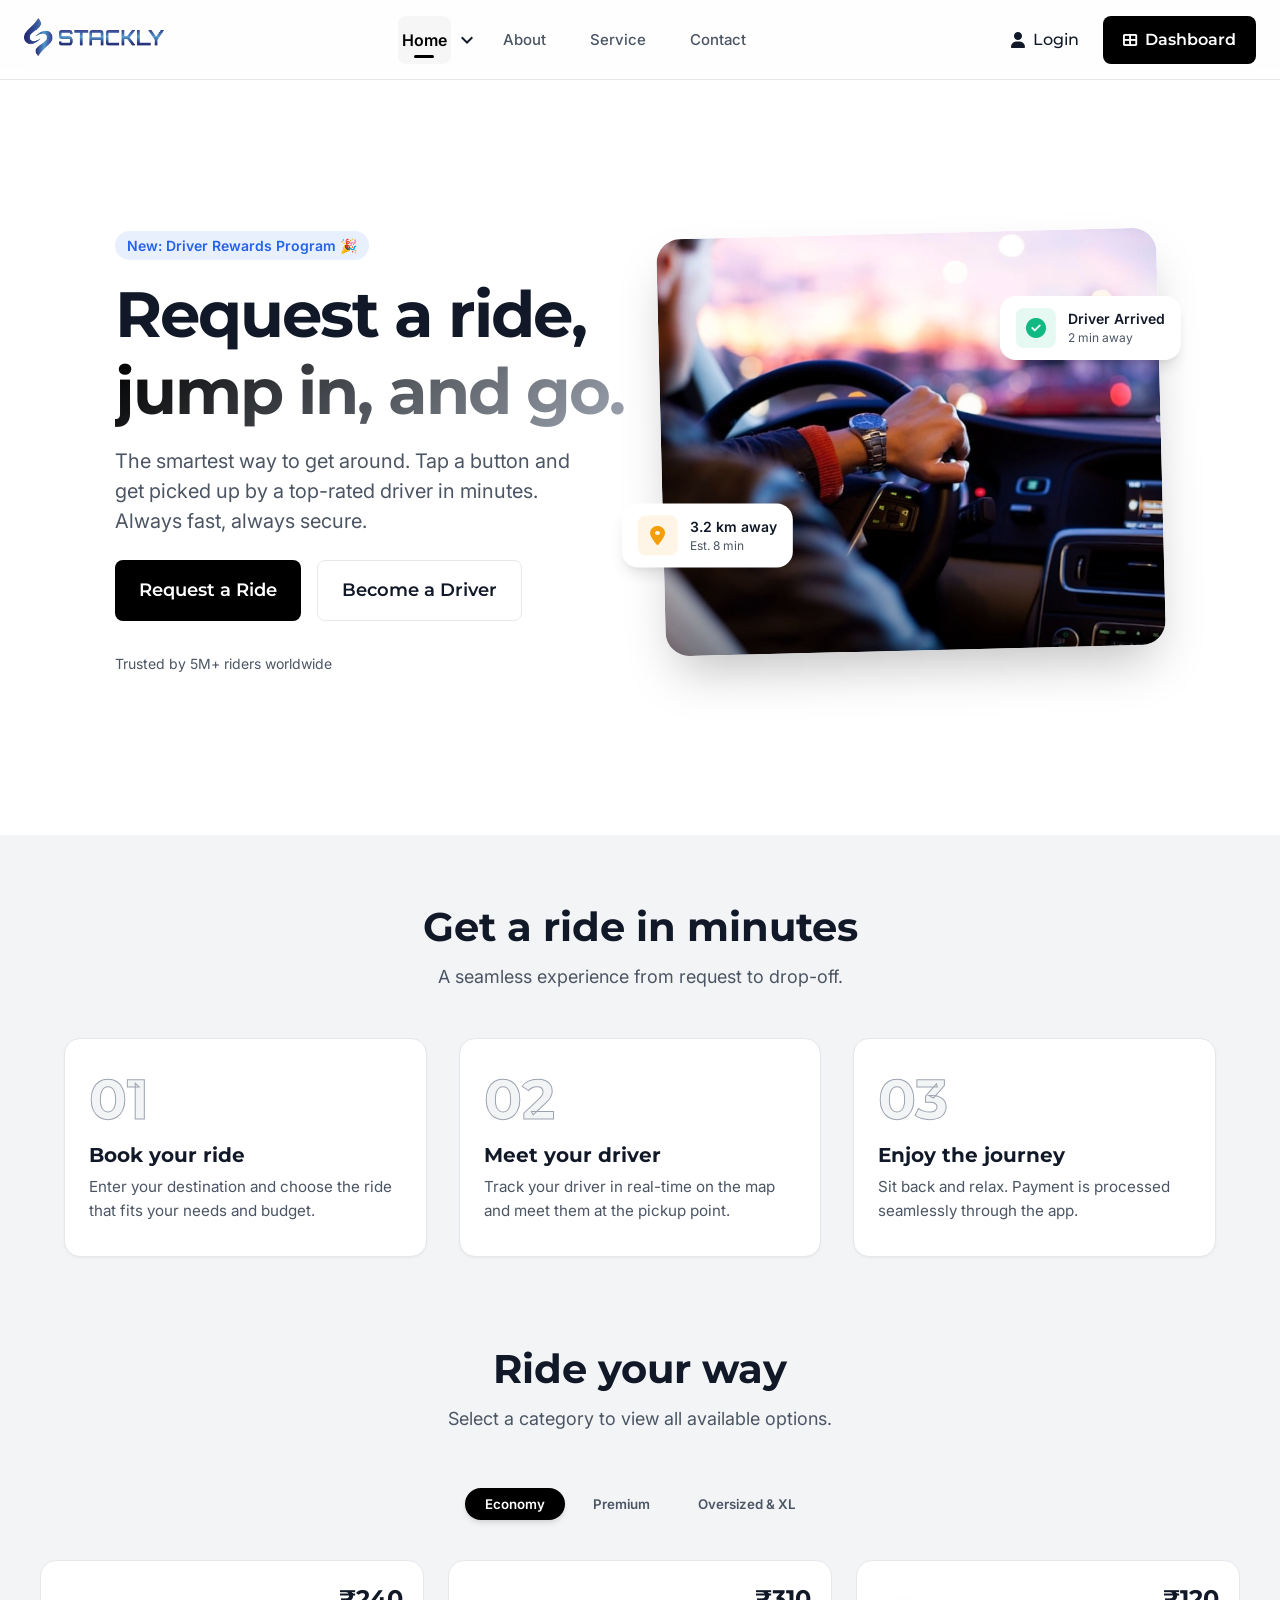
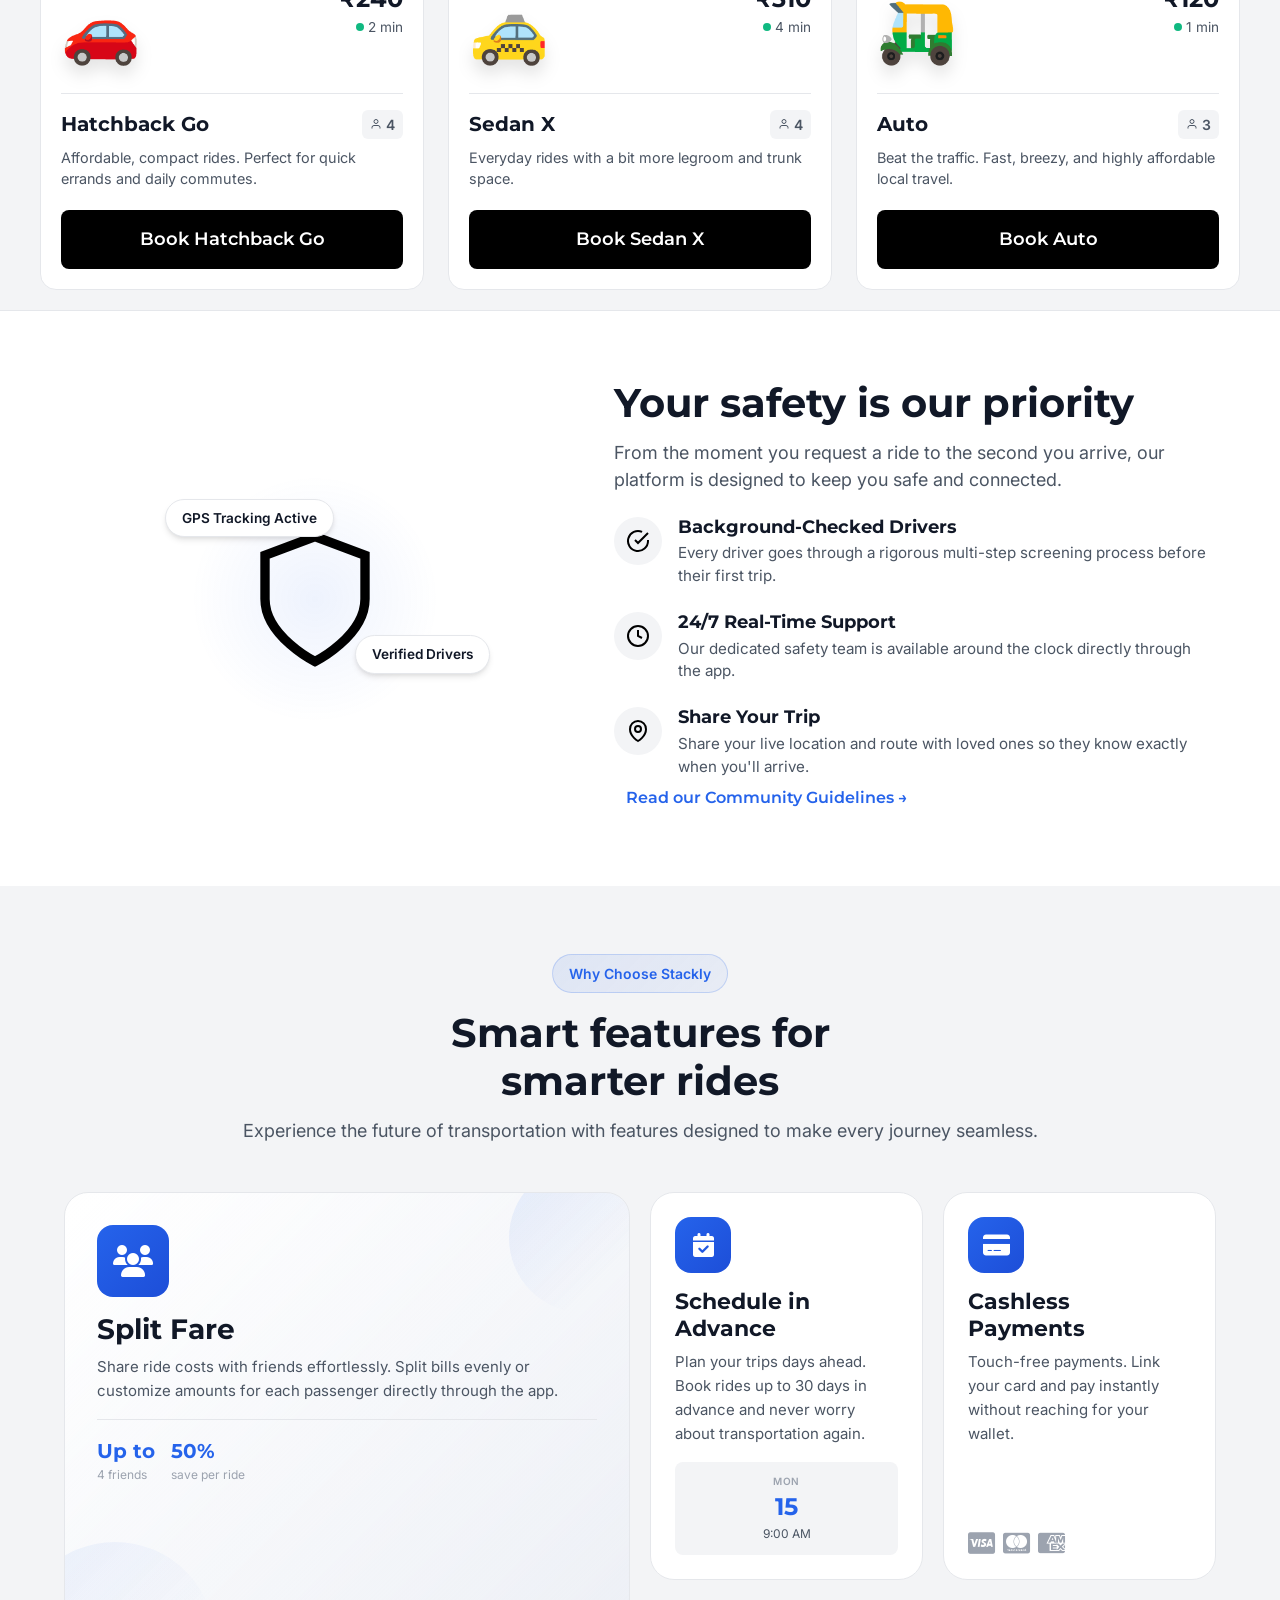
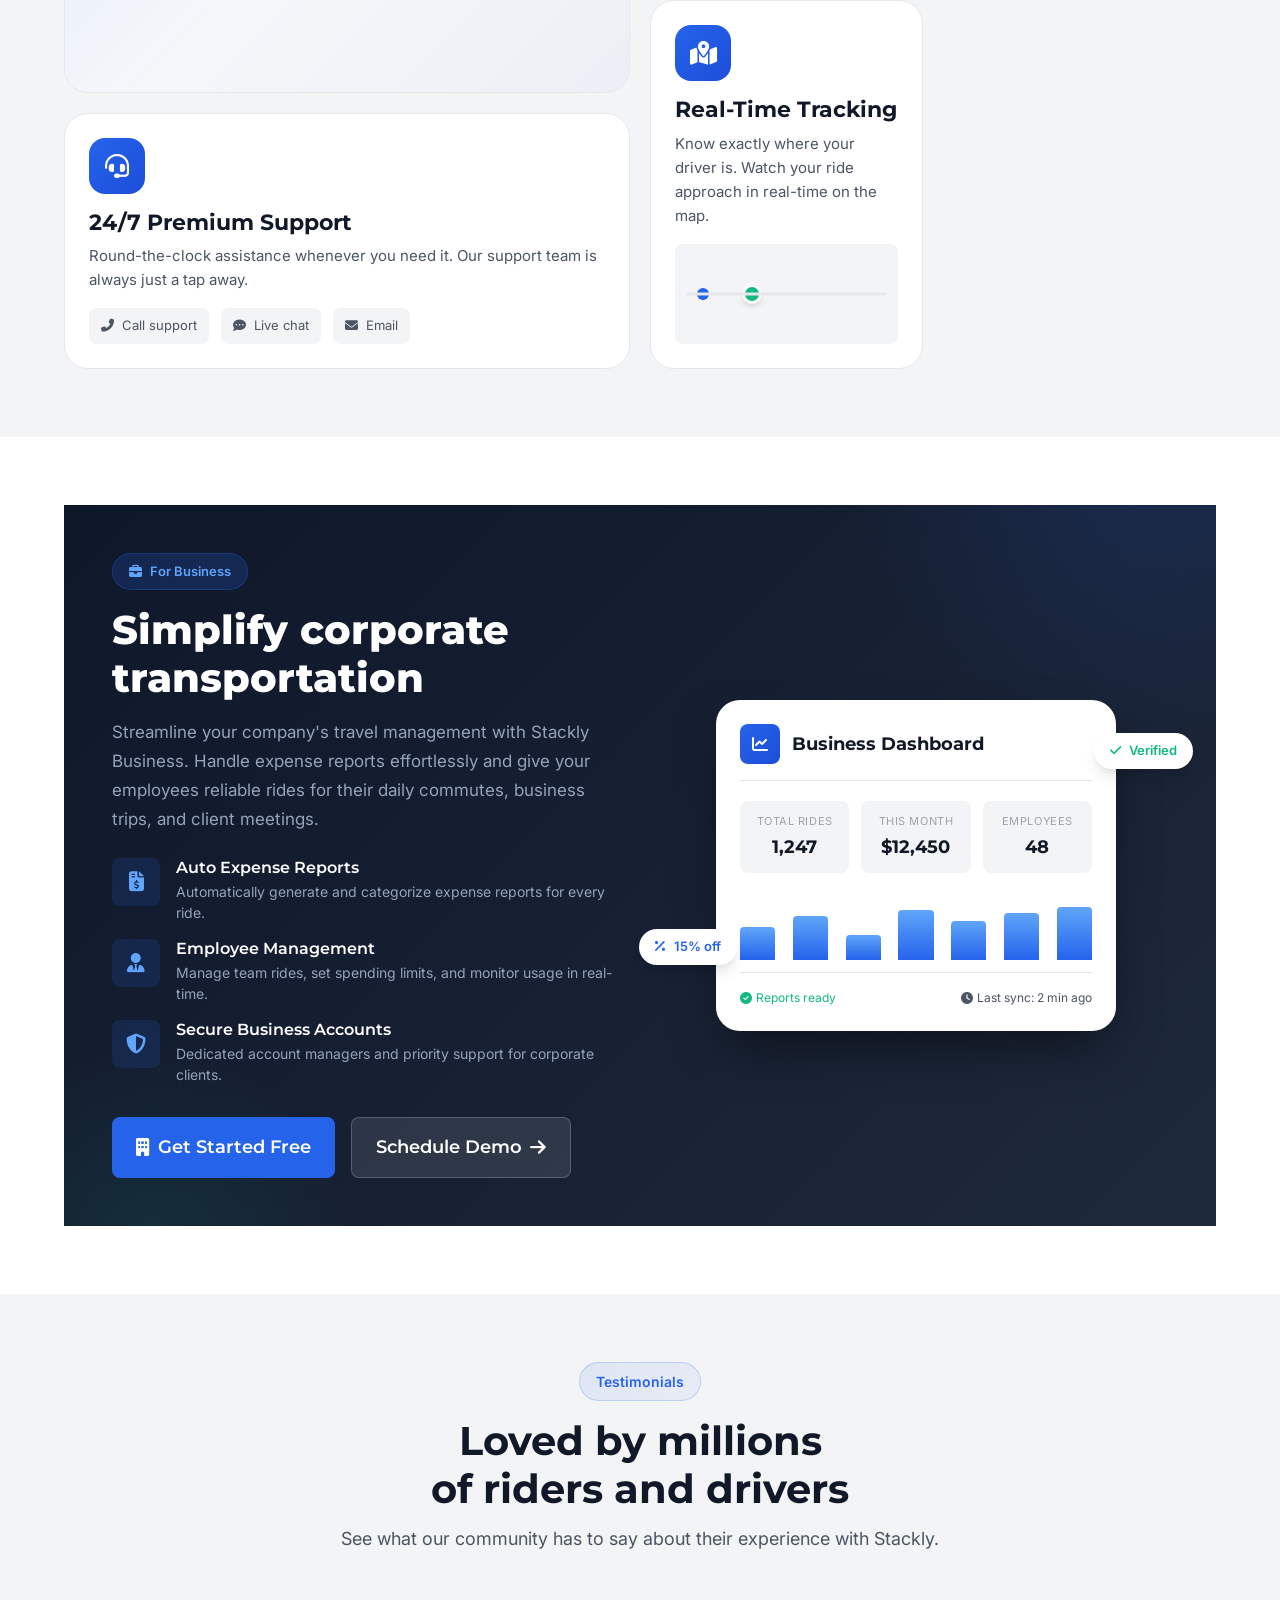
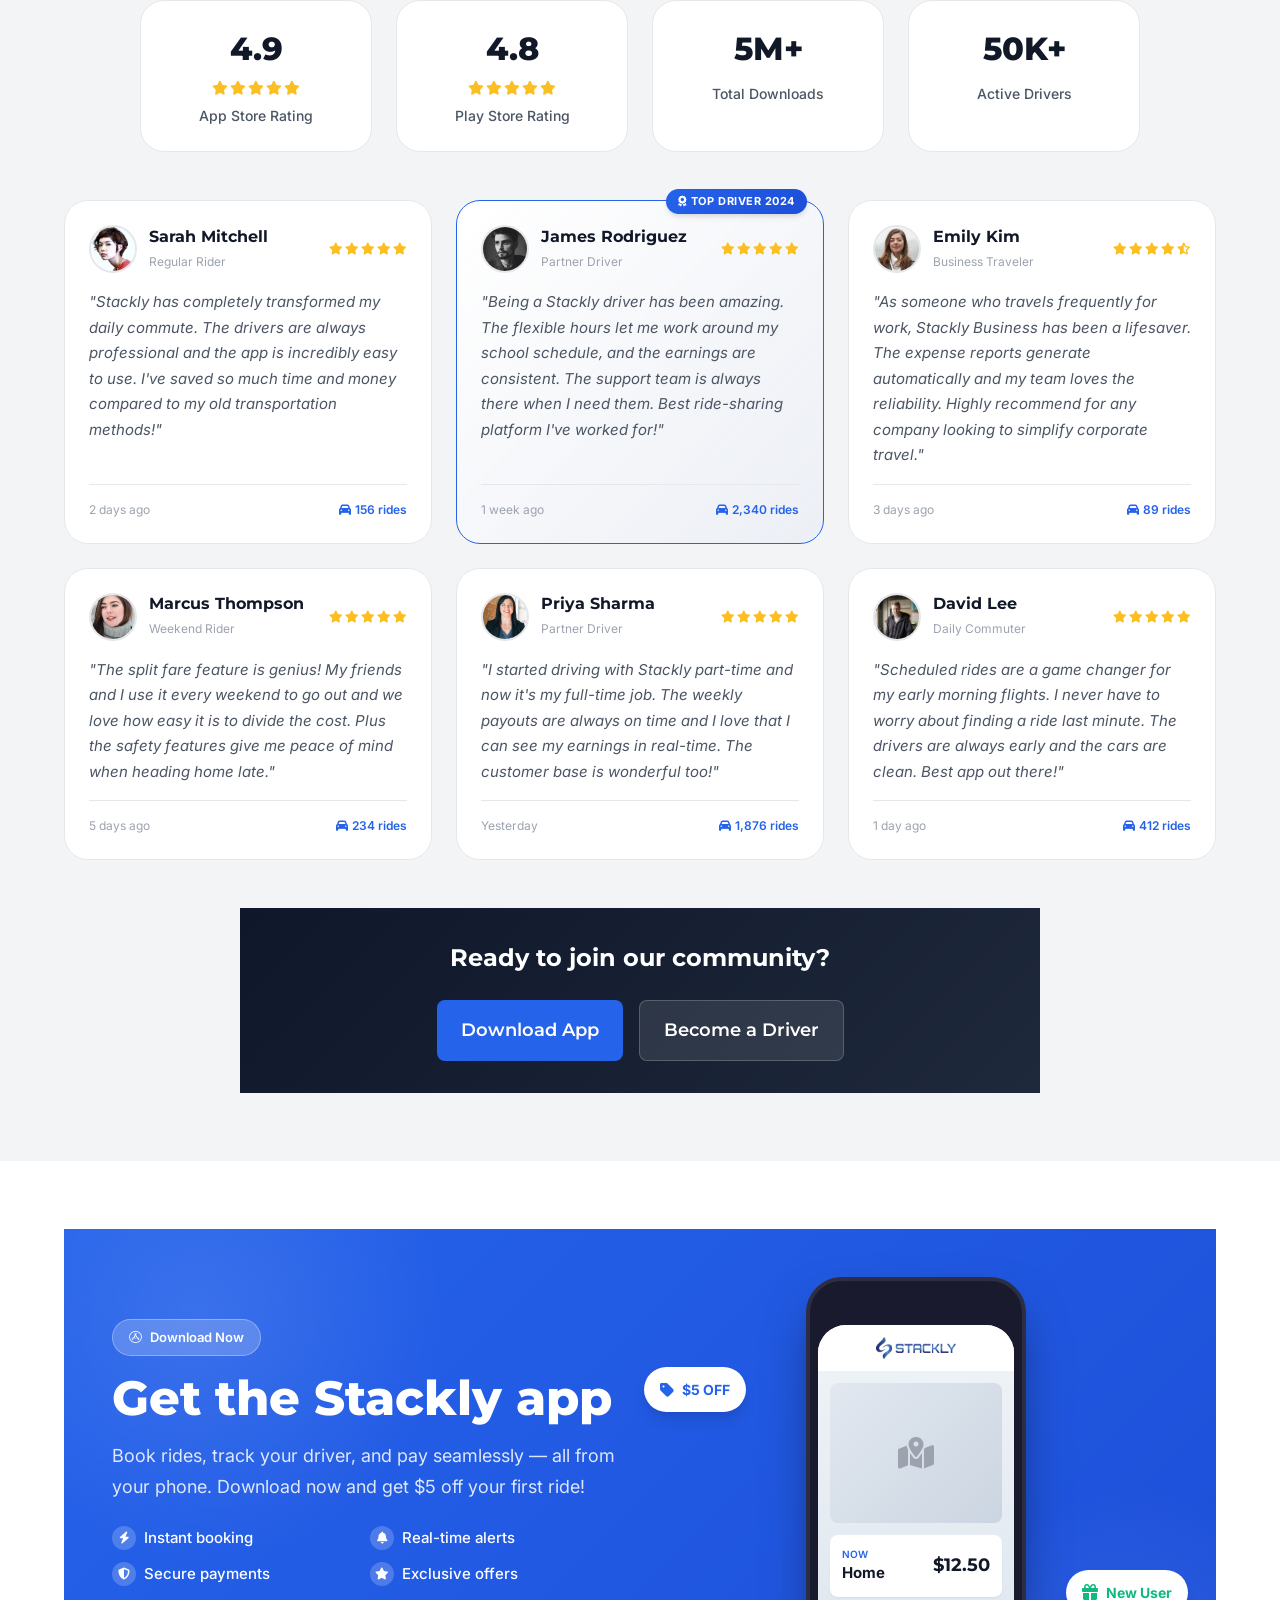
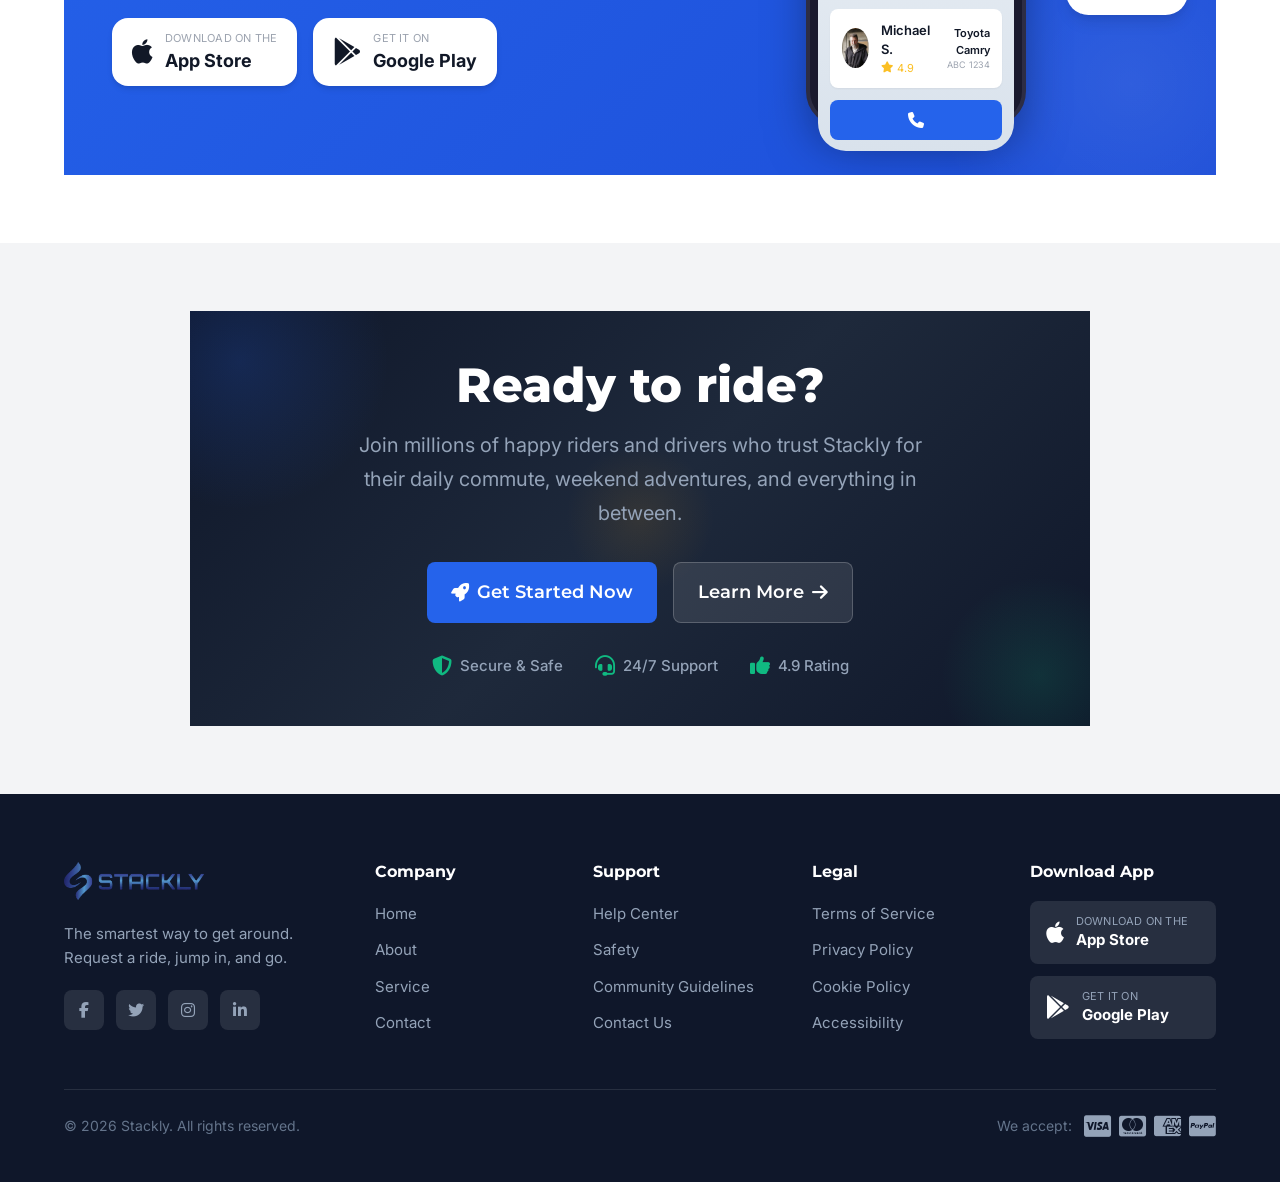
==== index.html @ 8059d219 "Created Homepage1" ====
<!DOCTYPE html>
<html lang="en">

<head>
    <meta charset="UTF-8">
    <meta name="viewport" content="width=device-width, initial-scale=1.0">
    <title>Home - Services </title>
    <link rel="stylesheet" href="shared.css">
    <link rel="stylesheet" href="style.css">
    <link href="https://fonts.googleapis.com/icon?family=Material+Icons" rel="stylesheet">
    <link
        href="https://fonts.googleapis.com/css2?family=DM+Sans:wght@400;500;600;700&family=Inter:wght@300;400;500;600;700;800&family=Outfit:wght@400;600;700;800;900&display=swap"
        rel="stylesheet" />
    <link rel="stylesheet" href="https://cdnjs.cloudflare.com/ajax/libs/font-awesome/6.5.1/css/all.min.css">

</head>

<body>
    <header class="header">
        <div class="header-container">
            <a href="index.html">
                <img src="./assets/Stackly-logo-Blue.webp" alt="Logo" class="logo">
            </a>
            <nav class="nav-menu" id="navMenu">
                <ul class="nav-list">
                    <div class="home-nav  active">
                        <li class="nav-item">
                            <a href="index.html" class="home-btn nav-link active">
                                Home
                                <span class="nav-indicator"></span>
                            </a>
                        </li>
                        <span class="material-icons dropdown-icon" id="homeDropdownBtn">
                            expand_more
                        </span>
                        <div class="home-select" id="homeDropdown">
                            <a href="./Homepage2/index.html" class="nav-link">Home Page 2</a>
                        </div>
                    </div>
                    <li class="nav-item">
                        <a href="about.html" class="nav-link">
                            <span>About</span>
                            <span class="nav-indicator"></span>
                        </a>
                    </li>
                    <li class="nav-item">
                        <a href="services.html" class="nav-link">
                            <span>Service</span>
                            <span class="nav-indicator"></span>
                        </a>
                    </li>
                    <li class="nav-item">
                        <a href="contact.html" class="nav-link">
                            <span>Contact</span>
                            <span class="nav-indicator"></span>
                        </a>
                    </li>
                    <div class="header-actions mob-view">
                        <a href="login.html" class="btn btn-text nav-login">
                            <i class="fas fa-user"></i>
                            <span>Login</span>
                        </a>
                        <a href="dashboard.html" class="btn btn-primary nav-dashboard">
                            <i class="fas fa-th-large"></i>
                            <span>Dashboard</span>
                        </a>
                    </div>
                </ul>
            </nav>
            <div class="header-actions">
                <a href="login.html" class="btn btn-text nav-login">
                    <i class="fas fa-user"></i>
                    <span>Login</span>
                </a>
                <a href="dashboard.html" class="btn btn-primary nav-dashboard">
                    <i class="fas fa-th-large"></i>
                    <span>Dashboard</span>
                </a>
            </div>
            <button class="mobile-toggle" id="mobileToggle" aria-label="Toggle menu">
                <span class="hamburger">
                    <span></span>
                    <span></span>
                    <span></span>
                </span>
            </button>
        </div>
    </header>

    <section class="hero-section">
        <div class="hero-container">
            <div class="hero-content">
                <span class="badge animate-slide-up" style="--delay: 0.1s">New: Driver Rewards Program 🎉</span>

                <h1 class="hero-title animate-slide-up" style="--delay: 0.2s">
                    Request a ride, <br>
                    <span class="text-gradient">jump in, and go.</span>
                </h1>

                <p class="hero-subtitle animate-slide-up" style="--delay: 0.3s">
                    The smartest way to get around. Tap a button and get picked up by a top-rated driver in minutes.
                    Always fast, always secure.
                </p>

                <div class="hero-actions animate-slide-up" style="--delay: 0.4s">
                    <a href="404page.html" class="btn btn-primary btn-large">Request a Ride</a>
                    <a href="404page.html" class="btn btn-secondary btn-large">Become a Driver</a>
                </div>

                <div class="trust-signals animate-fade-in">
                    <p>Trusted by 5M+ riders worldwide</p>

                </div>
            </div>

            <div class="hero-visual">
                <div class="image-wrapper scroll-animate">
                    <img src="./assets/hero1.webp" alt="Ride sharing car on road" class="hero-image">
                    <div class="image-overlay"></div>
                </div>
                <div class="floating-card card-1 scroll-animate-delay-1">
                    <div class="card-icon">
                        <i class="fas fa-check-circle"></i>
                    </div>
                    <div class="card-text">
                        <span class="card-title">Driver Arrived</span>
                        <span class="card-subtitle">2 min away</span>
                    </div>
                </div>
                <div class="floating-card card-2 scroll-animate-delay-2">
                    <div class="card-icon warning">
                        <i class="fas fa-map-marker-alt"></i>
                    </div>
                    <div class="card-text">
                        <span class="card-title">3.2 km away</span>
                        <span class="card-subtitle">Est. 8 min</span>
                    </div>
                </div>
            </div>
        </div>
    </section>
    <section class="how-it-works-section">
        <div class="container">
            <div class="section-header">
                <h2 class="section-title">Get a ride in minutes</h2>
                <p class="section-subtitle">A seamless experience from request to drop-off.</p>
            </div>

            <div class="steps-grid">
                <div class="step-card">
                    <div class="step-number">01</div>
                    <h3 class="step-title">Book your ride</h3>
                    <p class="step-desc">Enter your destination and choose the ride that fits your needs and budget.</p>
                </div>

                <div class="step-card">
                    <div class="step-number">02</div>
                    <h3 class="step-title">Meet your driver</h3>
                    <p class="step-desc">Track your driver in real-time on the map and meet them at the pickup point.
                    </p>
                </div>

                <div class="step-card">
                    <div class="step-number">03</div>
                    <h3 class="step-title">Enjoy the journey</h3>
                    <p class="step-desc">Sit back and relax. Payment is processed seamlessly through the app.</p>
                </div>
            </div>
        </div>
    </section>
    <section class="fleet-multi-section reveal-up">
        <div class="container">
            <div class="section-header text-center">
                <h2 class="section-title">Ride your way</h2>
                <p class="section-subtitle">Select a category to view all available options.</p>
            </div>

            <div class="fleet-tabs">
                <button class="fleet-tab active" data-target="economy">Economy</button>
                <button class="fleet-tab" data-target="premium">Premium</button>
                <button class="fleet-tab" data-target="xl">Oversized & XL</button>
            </div>

            <div class="fleet-grid" id="fleet-grid">
            </div>
        </div>
    </section>
    <section class="safety-section reveal-up">
        <div class="container">
            <div class="safety-grid">

                <div class="safety-visual reveal-left delay-100">
                    <div class="shield-container">
                        <svg class="safety-shield" viewBox="0 0 24 24" fill="none" stroke="currentColor"
                            stroke-width="1.5">
                            <path d="M12 22s8-4 8-10V5l-8-3-8 3v7c0 6 8 10 8 10z"></path>
                        </svg>
                        <div class="floating-badge badge-1">GPS Tracking Active</div>
                        <div class="floating-badge badge-2">Verified Drivers</div>
                    </div>
                </div>

                <div class="safety-content reveal-right delay-200">
                    <h2 class="section-title">Your safety is our priority</h2>
                    <p class="section-subtitle">
                        From the moment you request a ride to the second you arrive, our platform is designed to keep
                        you safe and connected.
                    </p>

                    <ul class="safety-feature-list">
                        <li class="safety-item">
                            <div class="safety-icon">
                                <svg width="24" height="24" viewBox="0 0 24 24" fill="none" stroke="currentColor"
                                    stroke-width="2">
                                    <path d="M22 11.08V12a10 10 0 1 1-5.93-9.14"></path>
                                    <polyline points="22 4 12 14.01 9 11.01"></polyline>
                                </svg>
                            </div>
                            <div class="safety-text">
                                <h4>Background-Checked Drivers</h4>
                                <p>Every driver goes through a rigorous multi-step screening process before their first
                                    trip.</p>
                            </div>
                        </li>

                        <li class="safety-item">
                            <div class="safety-icon">
                                <svg width="24" height="24" viewBox="0 0 24 24" fill="none" stroke="currentColor"
                                    stroke-width="2">
                                    <circle cx="12" cy="12" r="10"></circle>
                                    <polyline points="12 6 12 12 16 14"></polyline>
                                </svg>
                            </div>
                            <div class="safety-text">
                                <h4>24/7 Real-Time Support</h4>
                                <p>Our dedicated safety team is available around the clock directly through the app.</p>
                            </div>
                        </li>

                        <li class="safety-item">
                            <div class="safety-icon">
                                <svg width="24" height="24" viewBox="0 0 24 24" fill="none" stroke="currentColor"
                                    stroke-width="2">
                                    <path d="M12 22s-8-4.5-8-11.8A8 8 0 0 1 12 2a8 8 0 0 1 8 8.2c0 7.3-8 11.8-8 11.8z">
                                    </path>
                                    <circle cx="12" cy="10" r="3"></circle>
                                </svg>
                            </div>
                            <div class="safety-text">
                                <h4>Share Your Trip</h4>
                                <p>Share your live location and route with loved ones so they know exactly when you'll
                                    arrive.</p>
                            </div>
                        </li>
                    </ul>

                    <a href="404page.html" class="btn btn-text">Read our Community Guidelines &rarr;</a>
                </div>

            </div>
        </div>
    </section>

    <section class="features-section reveal-up">
        <div class="container">
            <div class="section-header text-center">
                <span class="section-badge">Why Choose Stackly</span>
                <h2 class="section-title">Smart features for<br>smarter rides</h2>
                <p class="section-subtitle">Experience the future of transportation with features designed to make every
                    journey seamless.</p>
            </div>

            <div class="bento-grid">

                <div class="bento-card bento-large">
                    <div class="bento-icon">
                        <i class="fas fa-users"></i>
                    </div>
                    <div class="bento-content">
                        <h3 class="bento-title">Split Fare</h3>
                        <p class="bento-desc">Share ride costs with friends effortlessly. Split bills evenly or
                            customize amounts for each passenger directly through the app.</p>
                        <div class="bento-stats">
                            <div class="stat-item">
                                <span class="stat-value">Up to</span>
                                <span class="stat-label">4 friends</span>
                            </div>
                            <div class="stat-item">
                                <span class="stat-value">50%</span>
                                <span class="stat-label">save per ride</span>
                            </div>
                        </div>
                    </div>
                    <div class="bento-decoration">
                        <div class="deco-circle"></div>
                        <div class="deco-circle-2"></div>
                    </div>
                </div>


                <div class="bento-card bento-medium">
                    <div class="bento-icon">
                        <i class="fas fa-calendar-check"></i>
                    </div>
                    <div class="bento-content">
                        <h3 class="bento-title">Schedule in Advance</h3>
                        <p class="bento-desc">Plan your trips days ahead. Book rides up to 30 days in advance and never
                            worry about transportation again.</p>
                    </div>
                    <div class="bento-visual">
                        <div class="calendar-preview">
                            <div class="cal-day">MON</div>
                            <div class="cal-date">15</div>
                            <div class="cal-time">9:00 AM</div>
                        </div>
                    </div>
                </div>


                <div class="bento-card bento-small">
                    <div class="bento-icon">
                        <i class="fas fa-credit-card"></i>
                    </div>
                    <div class="bento-content">
                        <h3 class="bento-title">Cashless Payments</h3>
                        <p class="bento-desc">Touch-free payments. Link your card and pay instantly without reaching for
                            your wallet.</p>
                    </div>
                    <div class="card-icons">
                        <i class="fab fa-cc-visa"></i>
                        <i class="fab fa-cc-mastercard"></i>
                        <i class="fab fa-cc-amex"></i>
                    </div>
                </div>


                <div class="bento-card bento-tall">
                    <div class="bento-icon">
                        <i class="fas fa-map-marked-alt"></i>
                    </div>
                    <div class="bento-content">
                        <h3 class="bento-title">Real-Time Tracking</h3>
                        <p class="bento-desc">Know exactly where your driver is. Watch your ride approach in real-time
                            on the map.</p>
                    </div>
                    <div class="tracking-animation">
                        <div class="map-dot dot-1"></div>
                        <div class="map-dot dot-2"></div>
                        <div class="map-route"></div>
                    </div>
                </div>


                <div class="bento-card bento-wide">
                    <div class="bento-icon">
                        <i class="fas fa-headset"></i>
                    </div>
                    <div class="bento-content">
                        <h3 class="bento-title">24/7 Premium Support</h3>
                        <p class="bento-desc">Round-the-clock assistance whenever you need it. Our support team is
                            always just a tap away.</p>
                    </div>
                    <div class="support-features">
                        <div class="support-item">
                            <i class="fas fa-phone-alt"></i>
                            <span>Call support</span>
                        </div>
                        <div class="support-item">
                            <i class="fas fa-comment-dots"></i>
                            <span>Live chat</span>
                        </div>
                        <div class="support-item">
                            <i class="fas fa-envelope"></i>
                            <span>Email</span>
                        </div>
                    </div>
                </div>
            </div>
        </div>
    </section>


    <section class="business-section reveal-up">
        <div class="container">
            <div class="business-banner">
                <div class="business-content">
                    <span class="business-badge">
                        <i class="fas fa-briefcase"></i>
                        For Business
                    </span>
                    <h2 class="business-title">Simplify corporate transportation</h2>
                    <p class="business-desc">Streamline your company's travel management with Stackly Business. Handle
                        expense reports effortlessly and give your employees reliable rides for their daily commutes,
                        business trips, and client meetings.</p>

                    <div class="business-features">
                        <div class="business-feature">
                            <div class="bf-icon">
                                <i class="fas fa-file-invoice-dollar"></i>
                            </div>
                            <div class="bf-text">
                                <h4>Auto Expense Reports</h4>
                                <p>Automatically generate and categorize expense reports for every ride.</p>
                            </div>
                        </div>
                        <div class="business-feature">
                            <div class="bf-icon">
                                <i class="fas fa-user-tie"></i>
                            </div>
                            <div class="bf-text">
                                <h4>Employee Management</h4>
                                <p>Manage team rides, set spending limits, and monitor usage in real-time.</p>
                            </div>
                        </div>
                        <div class="business-feature">
                            <div class="bf-icon">
                                <i class="fas fa-shield-alt"></i>
                            </div>
                            <div class="bf-text">
                                <h4>Secure Business Accounts</h4>
                                <p>Dedicated account managers and priority support for corporate clients.</p>
                            </div>
                        </div>
                    </div>

                    <div class="business-actions">
                        <a href="404page.html" class="btn btn-primary btn-large">
                            <i class="fas fa-building"></i>
                            Get Started Free
                        </a>
                        <a href="404page.html" class="btn btn-secondary btn-large">
                            Schedule Demo
                            <i class="fas fa-arrow-right"></i>
                        </a>
                    </div>
                </div>

                <div class="business-visual">
                    <div class="dashboard-preview">
                        <div class="dash-header">
                            <div class="dash-logo">
                                <i class="fas fa-chart-line"></i>
                            </div>
                            <div class="dash-title">Business Dashboard</div>
                        </div>
                        <div class="dash-stats">
                            <div class="dash-stat">
                                <span class="ds-label">Total Rides</span>
                                <span class="ds-value">1,247</span>
                            </div>
                            <div class="dash-stat">
                                <span class="ds-label">This Month</span>
                                <span class="ds-value">$12,450</span>
                            </div>
                            <div class="dash-stat">
                                <span class="ds-label">Employees</span>
                                <span class="ds-value">48</span>
                            </div>
                        </div>
                        <div class="dash-chart">
                            <div class="chart-bar" style="--height: 60%"></div>
                            <div class="chart-bar" style="--height: 80%"></div>
                            <div class="chart-bar" style="--height: 45%"></div>
                            <div class="chart-bar" style="--height: 90%"></div>
                            <div class="chart-bar" style="--height: 70%"></div>
                            <div class="chart-bar" style="--height: 85%"></div>
                            <div class="chart-bar" style="--height: 95%"></div>
                        </div>
                        <div class="dash-footer">
                            <div class="df-item">
                                <i class="fas fa-check-circle"></i>
                                <span>Reports ready</span>
                            </div>
                            <div class="df-item">
                                <i class="fas fa-clock"></i>
                                <span>Last sync: 2 min ago</span>
                            </div>
                        </div>
                    </div>
                    <div class="floating-badge-1">
                        <i class="fas fa-check"></i>
                        <span>Verified</span>
                    </div>
                    <div class="floating-badge-2">
                        <i class="fas fa-percentage"></i>
                        <span>15% off</span>
                    </div>
                </div>
            </div>
        </div>
    </section>


    <section class="testimonials-section reveal-up">
        <div class="container">
            <div class="section-header text-center">
                <span class="section-badge">Testimonials</span>
                <h2 class="section-title">Loved by millions<br>of riders and drivers</h2>
                <p class="section-subtitle">See what our community has to say about their experience with Stackly.</p>
            </div>

            <div class="testimonials-stats">
                <div class="stat-card">
                    <div class="stat-rating">
                        <span class="rating-value">4.9</span>
                        <div class="rating-stars">
                            <i class="fas fa-star"></i>
                            <i class="fas fa-star"></i>
                            <i class="fas fa-star"></i>
                            <i class="fas fa-star"></i>
                            <i class="fas fa-star"></i>
                        </div>
                    </div>
                    <span class="stat-name">App Store Rating</span>
                </div>
                <div class="stat-card">
                    <div class="stat-rating">
                        <span class="rating-value">4.8</span>
                        <div class="rating-stars">
                            <i class="fas fa-star"></i>
                            <i class="fas fa-star"></i>
                            <i class="fas fa-star"></i>
                            <i class="fas fa-star"></i>
                            <i class="fas fa-star"></i>
                        </div>
                    </div>
                    <span class="stat-name">Play Store Rating</span>
                </div>
                <div class="stat-card">
                    <div class="stat-rating">
                        <span class="rating-value">5M+</span>
                    </div>
                    <span class="stat-name">Total Downloads</span>
                </div>
                <div class="stat-card">
                    <div class="stat-rating">
                        <span class="rating-value">50K+</span>
                    </div>
                    <span class="stat-name">Active Drivers</span>
                </div>
            </div>

            <div class="testimonials-grid">

                <div class="testimonial-card">
                    <div class="testimonial-header">
                        <div class="testimonial-avatar">
                            <img src="./assets/review1.webp" alt="Sarah M.">
                        </div>
                        <div class="testimonial-info">
                            <h4 class="testimonial-name">Sarah Mitchell</h4>
                            <span class="testimonial-role">Regular Rider</span>
                        </div>
                        <div class="testimonial-rating">
                            <i class="fas fa-star"></i>
                            <i class="fas fa-star"></i>
                            <i class="fas fa-star"></i>
                            <i class="fas fa-star"></i>
                            <i class="fas fa-star"></i>
                        </div>
                    </div>
                    <p class="testimonial-text">"Stackly has completely transformed my daily commute. The drivers are
                        always professional and the app is incredibly easy to use. I've saved so much time and money
                        compared to my old transportation methods!"</p>
                    <div class="testimonial-footer">
                        <span class="testimonial-date">2 days ago</span>
                        <span class="testimonial rides"><i class="fas fa-car"></i> 156 rides</span>
                    </div>
                </div>


                <div class="testimonial-card featured">
                    <div class="featured-badge">
                        <i class="fas fa-award"></i>
                        Top Driver 2024
                    </div>
                    <div class="testimonial-header">
                        <div class="testimonial-avatar">
                            <img src="./assets/review5.webp" alt="James R.">
                        </div>
                        <div class="testimonial-info">
                            <h4 class="testimonial-name">James Rodriguez</h4>
                            <span class="testimonial-role">Partner Driver</span>
                        </div>
                        <div class="testimonial-rating">
                            <i class="fas fa-star"></i>
                            <i class="fas fa-star"></i>
                            <i class="fas fa-star"></i>
                            <i class="fas fa-star"></i>
                            <i class="fas fa-star"></i>
                        </div>
                    </div>
                    <p class="testimonial-text">"Being a Stackly driver has been amazing. The flexible hours let me work
                        around my school schedule, and the earnings are consistent. The support team is always there
                        when I need them. Best ride-sharing platform I've worked for!"</p>
                    <div class="testimonial-footer">
                        <span class="testimonial-date">1 week ago</span>
                        <span class="testimonial rides"><i class="fas fa-car"></i> 2,340 rides</span>
                    </div>
                </div>


                <div class="testimonial-card">
                    <div class="testimonial-header">
                        <div class="testimonial-avatar">
                            <img src="./assets/review2.webp" alt="Emily K.">
                        </div>
                        <div class="testimonial-info">
                            <h4 class="testimonial-name">Emily Kim</h4>
                            <span class="testimonial-role">Business Traveler</span>
                        </div>
                        <div class="testimonial-rating">
                            <i class="fas fa-star"></i>
                            <i class="fas fa-star"></i>
                            <i class="fas fa-star"></i>
                            <i class="fas fa-star"></i>
                            <i class="fas fa-star-half-alt"></i>
                        </div>
                    </div>
                    <p class="testimonial-text">"As someone who travels frequently for work, Stackly Business has been a
                        lifesaver. The expense reports generate automatically and my team loves the reliability. Highly
                        recommend for any company looking to simplify corporate travel."</p>
                    <div class="testimonial-footer">
                        <span class="testimonial-date">3 days ago</span>
                        <span class="testimonial rides"><i class="fas fa-car"></i> 89 rides</span>
                    </div>
                </div>


                <div class="testimonial-card">
                    <div class="testimonial-header">
                        <div class="testimonial-avatar">
                            <img src="./assets/review4.webp" alt="Marcus T.">
                        </div>
                        <div class="testimonial-info">
                            <h4 class="testimonial-name">Marcus Thompson</h4>
                            <span class="testimonial-role">Weekend Rider</span>
                        </div>
                        <div class="testimonial-rating">
                            <i class="fas fa-star"></i>
                            <i class="fas fa-star"></i>
                            <i class="fas fa-star"></i>
                            <i class="fas fa-star"></i>
                            <i class="fas fa-star"></i>
                        </div>
                    </div>
                    <p class="testimonial-text">"The split fare feature is genius! My friends and I use it every weekend
                        to go out and we love how easy it is to divide the cost. Plus the safety features give me peace
                        of mind when heading home late."</p>
                    <div class="testimonial-footer">
                        <span class="testimonial-date">5 days ago</span>
                        <span class="testimonial rides"><i class="fas fa-car"></i> 234 rides</span>
                    </div>
                </div>


                <div class="testimonial-card">
                    <div class="testimonial-header">
                        <div class="testimonial-avatar">
                            <img src="./assets/team1.webp" alt="Priya S.">
                        </div>
                        <div class="testimonial-info">
                            <h4 class="testimonial-name">Priya Sharma</h4>
                            <span class="testimonial-role">Partner Driver</span>
                        </div>
                        <div class="testimonial-rating">
                            <i class="fas fa-star"></i>
                            <i class="fas fa-star"></i>
                            <i class="fas fa-star"></i>
                            <i class="fas fa-star"></i>
                            <i class="fas fa-star"></i>
                        </div>
                    </div>
                    <p class="testimonial-text">"I started driving with Stackly part-time and now it's my full-time job.
                        The weekly payouts are always on time and I love that I can see my earnings in real-time. The
                        customer base is wonderful too!"</p>
                    <div class="testimonial-footer">
                        <span class="testimonial-date">Yesterday</span>
                        <span class="testimonial rides"><i class="fas fa-car"></i> 1,876 rides</span>
                    </div>
                </div>


                <div class="testimonial-card">
                    <div class="testimonial-header">
                        <div class="testimonial-avatar">
                            <img src="./assets/team3.webp" alt="David L.">
                        </div>
                        <div class="testimonial-info">
                            <h4 class="testimonial-name">David Lee</h4>
                            <span class="testimonial-role">Daily Commuter</span>
                        </div>
                        <div class="testimonial-rating">
                            <i class="fas fa-star"></i>
                            <i class="fas fa-star"></i>
                            <i class="fas fa-star"></i>
                            <i class="fas fa-star"></i>
                            <i class="fas fa-star"></i>
                        </div>
                    </div>
                    <p class="testimonial-text">"Scheduled rides are a game changer for my early morning flights. I
                        never have to worry about finding a ride last minute. The drivers are always early and the cars
                        are clean. Best app out there!"</p>
                    <div class="testimonial-footer">
                        <span class="testimonial-date">1 day ago</span>
                        <span class="testimonial rides"><i class="fas fa-car"></i> 412 rides</span>
                    </div>
                </div>
            </div>

            <div class="testimonials-cta">
                <p>Ready to join our community?</p>
                <div class="cta-buttons">
                    <a href="404page.html" class="btn btn-primary btn-large">Download App</a>
                    <a href="404page.html" class="btn btn-secondary btn-large">Become a Driver</a>
                </div>
            </div>
        </div>
    </section>


    <section class="app-promo-section reveal-up">
        <div class="container">
            <div class="app-promo-banner">
                <div class="app-promo-content">
                    <span class="app-promo-badge">
                        <i class="fab fa-app-store"></i>
                        Download Now
                    </span>
                    <h2 class="app-promo-title">Get the Stackly app</h2>
                    <p class="app-promo-desc">Book rides, track your driver, and pay seamlessly — all from your phone.
                        Download now and get $5 off your first ride!</p>

                    <div class="app-features-list">
                        <div class="app-feature-item">
                            <i class="fas fa-bolt"></i>
                            <span>Instant booking</span>
                        </div>
                        <div class="app-feature-item">
                            <i class="fas fa-bell"></i>
                            <span>Real-time alerts</span>
                        </div>
                        <div class="app-feature-item">
                            <i class="fas fa-shield-alt"></i>
                            <span>Secure payments</span>
                        </div>
                        <div class="app-feature-item">
                            <i class="fas fa-star"></i>
                            <span>Exclusive offers</span>
                        </div>
                    </div>

                    <div class="app-store-buttons">
                        <a href="404page.html" class="store-btn">
                            <i class="fab fa-apple"></i>
                            <div class="store-btn-text">
                                <span class="store-btn-small">Download on the</span>
                                <span class="store-btn-large">App Store</span>
                            </div>
                        </a>
                        <a href="404page.html" class="store-btn">
                            <i class="fab fa-google-play"></i>
                            <div class="store-btn-text">
                                <span class="store-btn-small">Get it on</span>
                                <span class="store-btn-large">Google Play</span>
                            </div>
                        </a>
                    </div>
                </div>

                <div class="app-promo-visual">
                    <div class="phone-mockup">
                        <div class="phone-frame">
                            <div class="phone-notch"></div>
                            <div class="phone-screen">
                                <div class="app-screen-header">
                                    <img src="./assets/Stackly-logo-Blue.webp" alt="Stackly" class="app-logo">
                                </div>
                                <div class="app-screen-content">
                                    <div class="map-placeholder">
                                        <i class="fas fa-map-marked-alt"></i>
                                    </div>
                                    <div class="ride-card">
                                        <div class="ride-info">
                                            <span class="ride-label">Now</span>
                                            <span class="ride-dest">Home</span>
                                        </div>
                                        <div class="ride-price">$12.50</div>
                                    </div>
                                    <div class="driver-card">
                                        <div class="driver-avatar">
                                            <img src="./assets/team3.webp" alt="Driver">
                                        </div>
                                        <div class="driver-details">
                                            <span class="driver-name">Michael S.</span>
                                            <div class="driver-rating">
                                                <i class="fas fa-star"></i>
                                                4.9
                                            </div>
                                        </div>
                                        <div class="car-info">
                                            <span class="car-model">Toyota Camry</span>
                                            <span class="car-plate">ABC 1234</span>
                                        </div>
                                    </div>
                                    <a href="404page.html" class="action-btn">
                                        <i class="fas fa-phone"></i>
                                    </a>
                                </div>
                            </div>
                        </div>
                    </div>
                    <div class="promo-floating-card card-left">
                        <i class="fas fa-tag"></i>
                        <span>$5 OFF</span>
                    </div>
                    <div class="promo-floating-card card-right">
                        <i class="fas fa-gift"></i>
                        <span>New User</span>
                    </div>
                </div>
            </div>
        </div>
    </section>


    <section class="final-cta-section reveal-up">
        <div class="container">
            <div class="final-cta-banner">
                <div class="cta-decoration decor-1"></div>
                <div class="cta-decoration decor-2"></div>
                <div class="cta-decoration decor-3"></div>

                <div class="final-cta-content">
                    <h2 class="final-cta-title">Ready to ride?</h2>
                    <p class="final-cta-desc">Join millions of happy riders and drivers who trust Stackly for their
                        daily commute, weekend adventures, and everything in between.</p>

                    <div class="final-cta-buttons">
                        <a href="404page.html" class="btn btn-primary btn-large">
                            <i class="fas fa-rocket"></i>
                            Get Started Now
                        </a>
                        <a href="404page.html" class="btn btn-secondary btn-large">
                            Learn More
                            <i class="fas fa-arrow-right"></i>
                        </a>
                    </div>

                    <div class="trust-badges">
                        <div class="trust-badge">
                            <i class="fas fa-shield-alt"></i>
                            <span>Secure & Safe</span>
                        </div>
                        <div class="trust-badge">
                            <i class="fas fa-headset"></i>
                            <span>24/7 Support</span>
                        </div>
                        <div class="trust-badge">
                            <i class="fas fa-thumbs-up"></i>
                            <span>4.9 Rating</span>
                        </div>
                    </div>
                </div>
    </section>

    <footer class="footer">
        <div class="container">
            <div class="footer-grid">
                <div class="footer-column">
                    <div class="footer-logo">
                        <img src="./assets/Stackly-logo-Blue.webp" alt="Stackly" class="footer-logo-img">
                    </div>
                    <p class="footer-desc">The smartest way to get around. Request a ride, jump in, and go.</p>
                    <div class="footer-social">
                        <a href="404page.html" class="social-link"><i class="fab fa-facebook-f"></i></a>
                        <a href="404page.html" class="social-link"><i class="fab fa-twitter"></i></a>
                        <a href="404page.html" class="social-link"><i class="fab fa-instagram"></i></a>
                        <a href="404page.html" class="social-link"><i class="fab fa-linkedin-in"></i></a>
                    </div>
                </div>
                <div class="footer-column">
                    <h4 class="footer-heading">Company</h4>
                    <ul class="footer-links">
                        <li><a href="index.html">Home</a></li>
                        <li><a href="about.html">About</a></li>
                        <li><a href="services.html">Service</a></li>
                        <li><a href="contact.html">Contact</a></li>
                    </ul>
                </div>
                <div class="footer-column">
                    <h4 class="footer-heading">Support</h4>
                    <ul class="footer-links">
                        <li><a href="404page.html">Help Center</a></li>
                        <li><a href="404page.html">Safety</a></li>
                        <li><a href="404page.html">Community Guidelines</a></li>
                        <li><a href="404page.html">Contact Us</a></li>
                    </ul>
                </div>
                <div class="footer-column">
                    <h4 class="footer-heading">Legal</h4>
                    <ul class="footer-links">
                        <li><a href="404page.html">Terms of Service</a></li>
                        <li><a href="404page.html">Privacy Policy</a></li>
                        <li><a href="404page.html">Cookie Policy</a></li>
                        <li><a href="404page.html">Accessibility</a></li>
                    </ul>
                </div>
                <div class="footer-column">
                    <h4 class="footer-heading">Download App</h4>
                    <div class="footer-app-buttons">
                        <a href="404page.html" class="footer-store-btn">
                            <i class="fab fa-apple"></i>
                            <div class="store-info">
                                <span class="store-small">Download on the</span>
                                <span class="store-large">App Store</span>
                            </div>
                        </a>
                        <a href="404page.html" class="footer-store-btn">
                            <i class="fab fa-google-play"></i>
                            <div class="store-info">
                                <span class="store-small">Get it on</span>
                                <span class="store-large">Google Play</span>
                            </div>
                        </a>
                    </div>
                </div>
            </div>
            <div class="footer-bottom">
                <div class="footer-copyright">
                    <p>&copy; 2026 Stackly. All rights reserved.</p>
                </div>
                <div class="footer-payment">
                    <span class="payment-label">We accept:</span>
                    <div class="payment-icons">
                        <i class="fab fa-cc-visa"></i>
                        <i class="fab fa-cc-mastercard"></i>
                        <i class="fab fa-cc-amex"></i>
                        <i class="fab fa-cc-paypal"></i>
                    </div>
                </div>
            </div>
        </div>
    </footer>

    <script src="script.js"></script>
    <script>
        document.addEventListener('DOMContentLoaded', function () {
            const heroSection = document.querySelector('.hero-section');
            setTimeout(() => {
                heroSection.classList.add('is-loaded');
            }, 100);

            const imageWrapper = document.querySelector('.image-wrapper');
            const floatingCards = document.querySelectorAll('.floating-card');

            function handleScrollAnimation() {
                const scrollY = window.scrollY;
                const heroSectionTop = heroSection.offsetTop;
                const heroSectionHeight = heroSection.offsetHeight;

                if (scrollY > heroSectionTop - window.innerHeight && scrollY < heroSectionTop + heroSectionHeight) {
                    const relativeScroll = scrollY - heroSectionTop;

                    if (imageWrapper) {
                        const translateY = relativeScroll * 0.15;
                        const rotate = relativeScroll * 0.02;
                        imageWrapper.style.transform = `translateY(${translateY}px) rotate(${rotate}deg)`;
                        imageWrapper.style.opacity = 1 - (relativeScroll * 0.0005);
                    }

                    floatingCards.forEach((card, index) => {
                        const speed = 0.1 + (index * 0.05);
                        const translateY = relativeScroll * speed;
                        const translateX = Math.sin(relativeScroll * 0.003) * 20;
                        card.style.transform = `translateY(${translateY}px) translateX(${translateX}px)`;
                    });
                }
            }

            let ticking = false;
            window.addEventListener('scroll', function () {
                if (!ticking) {
                    window.requestAnimationFrame(function () {
                        handleScrollAnimation();
                        ticking = false;
                    });
                    ticking = true;
                }
            });

            handleScrollAnimation();

            const scrollTriggers = document.querySelectorAll('.scroll-trigger');
            const fleetSection = document.querySelector('.fleet-section');

            function handleFleetScrollAnimation() {
                if (!fleetSection) return;

                const sectionTop = fleetSection.getBoundingClientRect().top;
                const windowHeight = window.innerHeight;

                const sectionHeader = fleetSection.querySelector('.section-header');
                if (sectionHeader && sectionTop < windowHeight - 100) {
                    sectionHeader.classList.add('visible');
                }

                scrollTriggers.forEach((card, index) => {
                    const cardTop = card.getBoundingClientRect().top;
                    if (cardTop < windowHeight - 100) {
                        const delay = card.style.getPropertyValue('--delay') || (index * 0.1);
                        setTimeout(() => {
                            card.classList.add('visible');
                        }, delay * 1000);
                    }
                });
            }

            window.addEventListener('scroll', function () {
                if (!ticking) {
                    window.requestAnimationFrame(function () {
                        handleFleetScrollAnimation();
                        ticking = false;
                    });
                    ticking = true;
                }
            });
            handleFleetScrollAnimation();
        });

        document.addEventListener("DOMContentLoaded", () => {

            const userIcon = `<svg width="12" height="12" viewBox="0 0 24 24" fill="none" stroke="currentColor" stroke-width="2"><path d="M20 21v-2a4 4 0 0 0-4-4H8a4 4 0 0 0-4 4v2"></path><circle cx="12" cy="7" r="4"></circle></svg>`;

            const fleetData = {
                economy: [
                    {
                        title: "Hatchback Go", price: "₹240", eta: "2 min", capacity: "4", image: "🚗",
                        desc: "Affordable, compact rides. Perfect for quick errands and daily commutes."
                    },
                    {
                        title: "Sedan X", price: "₹310", eta: "4 min", capacity: "4", image: "🚕",
                        desc: "Everyday rides with a bit more legroom and trunk space."
                    },
                    {
                        title: "Auto", price: "₹120", eta: "1 min", capacity: "3", image: "🛺",
                        desc: "Beat the traffic. Fast, breezy, and highly affordable local travel."
                    }
                ],
                premium: [
                    {
                        title: "Comfort", price: "₹450", eta: "5 min", capacity: "4", image: "🚙",
                        desc: "Newer cars with top-rated drivers. Ideal for business meetings."
                    },
                    {
                        title: "Premier Exec", price: "₹680", eta: "8 min", capacity: "4", image: "🚘",
                        desc: "High-end sedans with premium amenities and priority support."
                    }
                ],
                xl: [
                    {
                        title: "SUV XL", price: "₹590", eta: "7 min", capacity: "6", image: "🚐",
                        desc: "Spacious rides for groups up to 6 people or extra airport luggage."
                    },
                    {
                        title: "Rental (8 Hrs)", price: "₹2100", eta: "15 min", capacity: "4", image: "🚙",
                        desc: "Keep a car and driver for up to 8 hours and 80 kms. Multiple stops allowed."
                    }
                ]
            };

            const tabs = document.querySelectorAll('.fleet-tab');
            const gridContainer = document.getElementById('fleet-grid');

            const renderCards = (category) => {
                gridContainer.innerHTML = '';

                const vehicles = fleetData[category];
                vehicles.forEach((vehicle, index) => {

                    const card = document.createElement('div');
                    card.className = 'vehicle-card card-enter';

                    card.style.animationDelay = `${index * 0.1}s`;

                    card.innerHTML = `
        <div class="vehicle-header">
          <div class="vehicle-visual">${vehicle.image}</div>
          <div class="vehicle-pricing">
            <div class="vehicle-price">${vehicle.price}</div>
            <div class="vehicle-eta">
              <span class="pulse-dot"></span> ${vehicle.eta}
            </div>
          </div>
        </div>
        
        <div class="vehicle-title-row">
          <h3 class="vehicle-title">${vehicle.title}</h3>
          <div class="vehicle-specs">
            <span class="spec-badge">${userIcon} ${vehicle.capacity}</span>
          </div>
        </div>
        
        <p class="vehicle-desc">${vehicle.desc}</p>
        
        <a href='404page.html' class="btn btn-primary btn-block">Book ${vehicle.title}</a>
      `;

                    gridContainer.appendChild(card);
                });
            };

            tabs.forEach(tab => {
                tab.addEventListener('click', () => {
                    if (tab.classList.contains('active')) return;

                    tabs.forEach(t => t.classList.remove('active'));
                    tab.classList.add('active');

                    renderCards(tab.getAttribute('data-target'));
                });
            });

            renderCards('economy');
        });

    </script>
</body>
---- shared.css ----
@import url('https://fonts.googleapis.com/css2?family=Inter:wght@400;500;600&family=Montserrat:wght@600;700&display=swap');


:root {
    --font-heading: 'Montserrat', system-ui, sans-serif;
    --font-body: 'Inter', system-ui, sans-serif;
    --bg-main: #F3F4F6;
    --bg-surface: #FFFFFF;
    --bg-surface-hover: #F9FAFB;
    --color-primary: #000000;
    --color-primary-hover: #374151;
    --color-accent: #2563EB;
    --color-on-primary: #FFFFFF;
    --text-primary: #111827;
    --text-secondary: #4B5563;
    --text-muted: #9CA3AF;
    --border-light: #E5E7EB;
    --border-focus: #000000;
    --color-success: #10B981;
    --color-danger: #EF4444;
    --color-warning: #F59E0B;
    --shadow-sm: 0 1px 2px 0 rgba(0, 0, 0, 0.05);
    --shadow-md: 0 4px 6px -1px rgba(0, 0, 0, 0.1), 0 2px 4px -1px rgba(0, 0, 0, 0.06);
    --shadow-lg: 0 10px 15px -3px rgba(0, 0, 0, 0.1), 0 4px 6px -2px rgba(0, 0, 0, 0.05);
    --shadow-up: 0 -4px 15px -3px rgba(0, 0, 0, 0.1);
    --radius-sm: 0.375rem;
    --radius-md: 0.5rem;
    --radius-lg: 1rem;
    --radius-xl: 1.5rem;
    --radius-round: 50%;
    --space-1: 0.25rem;
    --space-2: 0.5rem;
    --space-3: 0.75rem;
    --space-4: 1rem;
    --space-5: 1.25rem;
    --space-6: 1.5rem;
    --space-8: 2rem;
    --space-12: 3rem;
    --z-map: 0;
    --z-elevated: 10;
    --z-dropdown: 50;
    --z-overlay: 90;
    --z-modal: 100;
    --transition-fast: 150ms ease-in-out;
    --transition-smooth: 300ms cubic-bezier(0.4, 0, 0.2, 1);
}


*,
*::before,
*::after {
    margin: 0;
    padding: 0;
    box-sizing: border-box;
}

body {
    font-family: var(--font-body);
    color: var(--text-primary);
    background-color: var(--bg-main);
    line-height: 1.5;
    -webkit-font-smoothing: antialiased;

    -moz-osx-font-smoothing: grayscale;
    padding-top: 70px;
}

h1,
h2,
h3,
h4,
h5,
h6 {
    font-family: var(--font-heading);
    font-weight: 700;
    color: var(--text-primary);
    line-height: 1.2;
}


button {
    font-family: var(--font-body);
    cursor: pointer;
    border: none;
    background: none;
    transition: background-color var(--transition-fast), transform var(--transition-fast);
}

input,
textarea {
    font-family: var(--font-body);
    outline: none;
}

a {
    text-decoration: none;
}



.btn {
    display: inline-flex;
    align-items: center;
    justify-content: center;
    gap: var(--space-2);

    padding: var(--space-3) var(--space-5);

    font-family: var(--font-heading);

    font-size: 1rem;
    font-weight: 600;
    border-radius: var(--radius-md);

    cursor: pointer;
    border: none;
    background: transparent;
    transition: background-color var(--transition-fast),
        color var(--transition-fast),
        transform 100ms ease;

    user-select: none;

}


.btn:active {
    transform: scale(0.97);

}


.btn-primary {
    background-color: var(--color-primary);
    color: var(--color-on-primary);
}

.btn-primary:hover,
.btn-primary:focus-visible {
    background-color: var(--color-primary-hover);
}

.btn-primary:disabled {
    background-color: var(--border-light);
    color: var(--text-muted);
    cursor: not-allowed;
    transform: none;

}


.btn-block {
    width: 100%;
    padding: var(--space-4);

    font-size: 1.125rem;
}


.btn-secondary {
    background-color: var(--bg-surface);
    color: var(--text-primary);
    border: 1px solid var(--border-light);
}

.btn-secondary:hover {
    background-color: var(--bg-surface-hover);
    border-color: var(--text-muted);
}


.btn-fab {
    padding: var(--space-3);
    border-radius: var(--radius-round);

    background-color: var(--bg-surface);
    color: var(--text-primary);
    box-shadow: var(--shadow-md);

    width: 3rem;

    height: 3rem;

}

.btn-fab:hover {
    background-color: var(--bg-surface-hover);
    box-shadow: var(--shadow-lg);

}


.btn-text {
    color: var(--color-accent);
    padding: var(--space-2) var(--space-3);
}

.btn-text:hover {
    background-color: rgba(37, 99, 235, 0.05);

}


.header {
    position: fixed;
    top: 0;
    width: 100%;
    z-index: var(--z-modal);
    background: rgba(255, 255, 255, 0.85);
    backdrop-filter: blur(20px);
    -webkit-backdrop-filter: blur(20px);
    border-bottom: 1px solid var(--border-light);
    animation: slideDown 0.6s cubic-bezier(0.4, 0, 0.2, 1) forwards;
}

@keyframes slideDown {
    from {
        transform: translateY(-100%);
        opacity: 0;
    }

    to {
        transform: translateY(0);
        opacity: 1;
    }
}

.header-container {
    max-width: 1400px;
    margin: 0 auto;
    padding: 0 var(--space-6);
    height: 80px;
    display: flex;
    align-items: center;
    justify-content: space-between;
}


.logo {
    width: 140px;
    animation: fadeInLeft 0.6s ease forwards;
    animation-delay: 0.2s;
    opacity: 0;
}

@keyframes fadeInLeft {
    from {
        transform: translateX(-30px);
        opacity: 0;
    }

    to {
        transform: translateX(0);
        opacity: 1;
    }
}

.logo-icon {
    display: flex;
    align-items: center;
    justify-content: center;
    width: 40px;
    height: 40px;
    background: var(--color-primary);
    color: var(--color-on-primary);
    border-radius: var(--radius-md);
    font-size: 1.25rem;
    transition: transform 0.3s ease, background 0.3s ease;
}

.logo:hover .logo-icon {
    transform: rotate(-10deg) scale(1.1);
    background: var(--color-primary-hover);
}

.logo-text {
    font-family: var(--font-heading);
    font-size: 1.5rem;
    font-weight: 800;
    color: var(--color-primary);
    letter-spacing: -0.5px;
}

.logo-services {
    font-family: var(--font-body);
    font-size: 0.875rem;
    font-weight: 500;
    color: var(--text-secondary);
    padding: 4px 8px;
    background: var(--bg-surface);
    border-radius: var(--radius-sm);
    border: 1px solid var(--border-light);
}

.nav-menu {
    display: flex;
    align-items: center;
}

.nav-list {
    display: flex;
    align-items: center;
    list-style: none;
    gap: var(--space-1);
}

.nav-item {
    position: relative;
    animation: fadeIn 0.6s ease forwards;
    opacity: 0;
}

.nav-item:nth-child(1) {
    animation-delay: 0.3s;
}

.nav-item:nth-child(2) {
    animation-delay: 0.4s;
}

.nav-item:nth-child(3) {
    animation-delay: 0.5s;
}

.nav-item:nth-child(4) {
    animation-delay: 0.6s;
}

@keyframes fadeIn {
    from {
        opacity: 0;
        transform: translateY(-10px);
    }

    to {
        opacity: 1;
        transform: translateY(0);
    }
}

.nav-link {
    display: flex;
    flex-direction: column;
    align-items: center;
    padding: var(--space-3) var(--space-5);
    text-decoration: none;
    font-family: var(--font-body);
    font-size: 0.9375rem;
    font-weight: 500;
    color: var(--text-secondary);
    position: relative;
    transition: color 0.3s ease;
    border-radius: var(--radius-md);
}

.nav-link:hover {
    color: var(--color-primary);
    background: rgba(0, 0, 0, 0.03);
}

.nav-link.active {
    color: var(--color-primary);
    font-weight: 600;
    background: rgba(0, 0, 0, 0.03);
}


.nav-indicator {
    position: absolute;
    bottom: 6px;
    left: 50%;
    transform: translateX(-50%) scaleX(0);
    width: 20px;
    height: 3px;
    background: var(--color-primary);
    border-radius: 2px;
    transition: transform 0.3s cubic-bezier(0.4, 0, 0.2, 1);
}

.nav-link:hover .nav-indicator,
.nav-link.active .nav-indicator {
    transform: translateX(-50%) scaleX(1);
}


.header-actions {
    display: flex;
    align-items: center;
    gap: var(--space-3);
    animation: fadeInRight 0.6s ease forwards;
    animation-delay: 0.5s;
    opacity: 0;
}

@keyframes fadeInRight {
    from {
        transform: translateX(30px);
        opacity: 0;
    }

    to {
        transform: translateX(0);
        opacity: 1;
    }
}

.nav-login {
    color: var(--text-primary);
    font-weight: 500;
}

.nav-login:hover {
    background: rgba(0, 0, 0, 0.05);
    color: var(--color-primary);
}

.nav-dashboard {
    padding: var(--space-3) var(--space-5);
}

.nav-dashboard i {
    font-size: 0.875rem;
}


.mobile-toggle {
    display: none;
    padding: var(--space-2);
    background: transparent;
    border: none;
    cursor: pointer;
}

.hamburger {
    display: flex;
    flex-direction: column;
    gap: 5px;
    width: 24px;
}

.hamburger span {
    display: block;
    width: 100%;
    height: 2px;
    background: var(--color-primary);
    border-radius: 2px;
    transition: all 0.3s ease;
    transform-origin: center;
}

.mobile-toggle.active .hamburger span:nth-child(1) {
    transform: rotate(45deg) translate(5px, 5px);
}

.mobile-toggle.active .hamburger span:nth-child(2) {
    opacity: 0;
}

.mobile-toggle.active .hamburger span:nth-child(3) {
    transform: rotate(-45deg) translate(5px, -5px);
}

.home-nav {
    position: relative;
    display: flex;
    align-items: center;
    gap: 4px;
    cursor: pointer;
}

.home-btn {
    background: transparent;
    border: none;
    font-size: 16px;
    cursor: pointer;
    display: flex;
    align-items: center;
    gap: 6px;
}

.dropdown-icon {
    font-size: 20px;
    cursor: pointer;
    color: var(--orange-dark);
    transition: 0.3s ease;
}

.dropdown-icon.rotate {
    transform: rotate(180deg);
}

.home-select {
    position: absolute;
    top: 50px;
    left: 0;
    border: 1px solid #555454;
    border-radius: 10px;
    min-width: max-content;
    box-shadow: 0 6px 20px rgba(0, 0, 0, 0.1);
    display: none;
    z-index: 100;
    background-color: var(--bg);
}

.home-select.show {
    display: block;
}

.home-select a {
    display: block;
    padding: 10px 14px;
    color: var(--orange);
    text-decoration: none;
}

.home-select a:hover {
    color: var(--orange-dark);
}

.mob-view {
    display: none;
}
.home-nav .nav-link{
    padding: var(--space-3) var(--space-1);
}
@keyframes slideUp {
    0% {
        opacity: 0;
        transform: translateY(30px);
    }

    100% {
        opacity: 1;
        transform: translateY(0);
    }
}

@keyframes fadeIn {
    from {
        opacity: 0;
    }

    to {
        opacity: 1;
    }
}

@keyframes float {
    0% {
        transform: translateY(0px);
    }

    50% {
        transform: translateY(-20px);
    }

    100% {
        transform: translateY(0px);
    }
}

@keyframes pulse {
    0% {
        transform: scale(1);
        opacity: 0.5;
    }

    100% {
        transform: scale(1.2);
        opacity: 1;
    }
}


@media (max-width: 768px) {
    .hero-container {
        grid-template-columns: 1fr;
        text-align: center;
    }

    .hero-content {
        order: 2;
    }

    .hero-visual {
        order: 1;
        height: 350px;
        margin-bottom: var(--space-6);
    }

    .image-wrapper {
        max-width: 100%;
    }

    .floating-card {
        display: none;
    }

    .hero-title {
        font-size: 2.5rem;
    }

    .hero-subtitle {
        max-width: 100%;
    }

    .hero-actions {
        justify-content: center;
        flex-direction: column;
    }

    .trust-signals {
        justify-content: center;
        flex-direction: column;
    }
}

@media (max-width: 1024px) {
    .nav-list {
        gap: var(--space-1);
    }

    .nav-link {
        padding: var(--space-3) var(--space-4);
        font-size: 0.875rem;
    }
}

@media (max-width: 768px) {
    .header-container {
        padding: 0 var(--space-4);
        height: 70px;
    }

    .nav-menu {
        position: fixed;
        top: 70px;
        left: 0;
        right: 0;
        background: rgba(255, 255, 255, 0.98);
        backdrop-filter: blur(20px);
        padding: var(--space-6);
        flex-direction: column;
        transform: translateY(-150%);
        opacity: 0;
        transition: all 0.4s cubic-bezier(0.4, 0, 0.2, 1);
        border-bottom: 1px solid var(--border-light);
    }

    .nav-menu.active {
        transform: translateY(0);
        opacity: 1;
    }

    .nav-list {
        flex-direction: column;
        width: 100%;
    }

    .nav-item {
        width: 100%;
        text-align: center;
    }

    .nav-link {
        padding: var(--space-4) var(--space-6);
        font-size: 1.125rem;
    }

    .nav-link.active,
    .nav-link:hover {
        background: rgba(0, 0, 0, 0.03);
    }

    .header-actions {
        display: none;
    }

    .mobile-toggle {
        display: block;
    }

    .hero-title {
        font-size: 2.5rem;
    }

    .hero-subtitle {
        font-size: 1rem;
    }

    .hero-buttons {
        flex-direction: column;
        align-items: center;
    }

    .btn-lg {
        width: 100%;
        max-width: 280px;
    }

    .logo-services {
        display: none;
    }

    .mob-view {
        display: flex !important;
        flex-direction: column;
    }
}

@media (max-width: 480px) {
    .hero {
        padding: var(--space-6);
        padding-top: 90px;
    }

    .hero-title {
        font-size: 2rem;
    }
}

.how-it-works-section {
    padding: var(--space-12) 5%;
    background-color: var(--bg-main);
}

.container {
    max-width: 1200px;
    margin: 0 auto;
    padding-top: 50px;
    padding: 20px 0;
}

.section-header {
    text-align: center;
    margin-bottom: var(--space-12);
}

.section-title {
    font-size: 2.5rem;
    margin-bottom: var(--space-3);
}

.section-subtitle {
    font-size: 1.125rem;
    color: var(--text-secondary);
}



.footer {
    background: #0f172a;
    color: #94a3b8;
    padding: var(--space-12) 5% var(--space-6);
}

.footer .container {
    max-width: 1200px;
    margin: 0 auto;
}

.footer-grid {
    display: grid;
    grid-template-columns: 1.5fr repeat(4, 1fr);
    gap: var(--space-8);
    margin-bottom: var(--space-10);
}

.footer-logo-img {
    width: 140px;
    margin-bottom: var(--space-4);
}

.footer-desc {
    font-size: 0.9375rem;
    line-height: 1.6;
    margin-bottom: var(--space-5);
    max-width: 280px;
}

.footer-social {
    display: flex;
    gap: var(--space-3);
}

.social-link {
    width: 40px;
    height: 40px;
    display: flex;
    align-items: center;
    justify-content: center;
    background: rgba(255, 255, 255, 0.1);
    border-radius: var(--radius-md);
    color: #94a3b8;
    transition: all var(--transition-fast);
}

.social-link:hover {
    background: var(--color-accent);
    color: white;
    transform: translateY(-2px);
}

.footer-heading {
    font-size: 1rem;
    font-weight: 700;
    color: white;
    margin-bottom: var(--space-5);
}

.footer-links {
    list-style: none;
    display: flex;
    flex-direction: column;
    gap: var(--space-3);
}

.footer-links li a {
    color: #94a3b8;
    font-size: 0.9375rem;
    transition: color var(--transition-fast);
    text-decoration: none;
}

.footer-links li a:hover {
    color: white;
}

.footer-app-buttons {
    display: flex;
    flex-direction: column;
    gap: var(--space-3);
}

.footer-store-btn {
    display: flex;
    align-items: center;
    gap: var(--space-3);
    background: rgba(255, 255, 255, 0.1);
    padding: var(--space-3) var(--space-4);
    border-radius: var(--radius-md);
    text-decoration: none;
    transition: all var(--transition-fast);
}

.footer-store-btn:hover {
    background: rgba(255, 255, 255, 0.15);
    transform: translateY(-2px);
}

.footer-store-btn i {
    font-size: 1.5rem;
    color: white;
}

.store-info {
    display: flex;
    flex-direction: column;
}

.store-small {
    font-size: 0.6875rem;
    color: #94a3b8;
    text-transform: uppercase;
    letter-spacing: 0.02em;
}

.store-large {
    font-size: 0.9375rem;
    font-weight: 700;
    color: white;
}

.footer-bottom {
    display: flex;
    justify-content: space-between;
    align-items: center;
    padding-top: var(--space-6);
    border-top: 1px solid rgba(255, 255, 255, 0.1);
    flex-wrap: wrap;
    gap: var(--space-4);
    margin-top: 50px;
}

.footer-copyright p {
    font-size: 0.875rem;
    color: #64748b;
}

.footer-payment {
    display: flex;
    align-items: center;
    gap: var(--space-3);
}

.payment-label {
    font-size: 0.875rem;
    color: #64748b;
}

.payment-icons {
    display: flex;
    gap: var(--space-2);
    font-size: 1.5rem;
    color: #94a3b8;
}


@media (max-width: 1024px) {
    .footer-grid {
        grid-template-columns: repeat(3, 1fr);
    }

    .footer-column:first-child {
        grid-column: span 3;
    }
}

@media (max-width: 768px) {
    .footer-grid {
        grid-template-columns: repeat(2, 1fr);
    }

    .footer-column:first-child {
        grid-column: span 2;
    }

    .footer-bottom {
        flex-direction: column;
        text-align: center;
    }

    .final-cta-title {
        font-size: 2rem;
    }

    .final-cta-buttons {
        flex-direction: column;
        align-items: center;
    }

    .trust-badges {
        flex-direction: column;
        gap: var(--space-3);
    }
}

@media (max-width: 480px) {
    .footer-grid {
        grid-template-columns: 1fr;
    }

    .footer-column:first-child {
        grid-column: span 1;
    }
}
---- style.css ----
/* =========================================
   Hero Layout & Spacing
   ========================================= */
.hero-section {
    position: relative;
    overflow: hidden;
    padding: var(--space-12) 5%;
    background-color: var(--bg-surface);
    min-height: 85vh;
    display: flex;
    align-items: center;
}

.hero-container {
    max-width: 1200px;
    margin: 0 auto;
    display: grid;
    grid-template-columns: 1fr 1fr;
    gap: var(--space-8);
    align-items: center;
}

/* =========================================
   Rich Typography & Content Styling
   ========================================= */
.badge {
    display: inline-block;
    padding: var(--space-1) var(--space-3);
    background-color: rgba(37, 99, 235, 0.1);
    color: var(--color-accent);
    border-radius: 20px;
    font-size: 0.875rem;
    font-weight: 600;
    margin-bottom: var(--space-4);
}

.hero-title {
    font-size: 4rem;
    letter-spacing: -0.03em;
    margin-bottom: var(--space-4);
}

/* Premium Gradient Text Effect */
.text-gradient {
    background: linear-gradient(135deg, var(--color-primary) 0%, var(--text-muted) 100%);
    -webkit-background-clip: text;
    -webkit-text-fill-color: transparent;
}

.hero-subtitle {
    font-size: 1.25rem;
    color: var(--text-secondary);
    margin-bottom: var(--space-6);
    max-width: 480px;
}

.hero-actions {
    display: flex;
    gap: var(--space-4);
    margin-bottom: var(--space-8);
}

.btn-large {
    padding: var(--space-4) var(--space-6);
    font-size: 1.125rem;
}

/* =========================================
   Hero Visual with Image & Scroll Animation
   ========================================= */
.hero-visual {
    position: relative;
    display: flex;
    justify-content: center;
    align-items: center;
    height: 500px;
}

/* Image Wrapper */
.image-wrapper {
    position: relative;
    width: 100%;
    max-width: 500px;
    border-radius: 24px;
    overflow: hidden;
    box-shadow: 0 25px 50px -12px rgba(0, 0, 0, 0.25);
}

.hero-image {
    width: 100%;
    height: auto;
    display: block;
    object-fit: cover;
}

.image-overlay {
    position: absolute;
    inset: 0;
    background: linear-gradient(to top, rgba(0, 0, 0, 0.3) 0%, transparent 50%);
    pointer-events: none;
}

/* Scroll Animation - Transform on scroll */
.scroll-animate {
    transition: transform 0.8s cubic-bezier(0.16, 1, 0.3, 1);
}

.scroll-animate-delay-1 {
    transition: transform 0.8s cubic-bezier(0.16, 1, 0.3, 1), opacity 0.8s ease;
    transition-delay: 0.1s;
}

.scroll-animate-delay-2 {
    transition: transform 0.8s cubic-bezier(0.16, 1, 0.3, 1), opacity 0.8s ease;
    transition-delay: 0.2s;
}

/* Floating Cards */
.floating-card {
    position: absolute;
    display: flex;
    align-items: center;
    gap: var(--space-3);
    padding: var(--space-3) var(--space-4);
    background: var(--bg-surface);
    border-radius: var(--radius-lg);
    box-shadow: var(--shadow-lg);
    animation: cardFloat 4s ease-in-out infinite;
}

.card-1 {
    top: 20%;
    right: -20px;
    animation-delay: 0s;
}

.card-2 {
    bottom: 25%;
    left: -30px;
    animation-delay: 2s;
}

.card-icon {
    display: flex;
    align-items: center;
    justify-content: center;
    width: 40px;
    height: 40px;
    background: rgba(16, 185, 129, 0.1);
    color: var(--color-success);
    border-radius: var(--radius-md);
    font-size: 1.25rem;
}

.card-icon.warning {
    background: rgba(245, 158, 11, 0.1);
    color: var(--color-warning);
}

.card-text {
    display: flex;
    flex-direction: column;
}

.card-title {
    font-size: 0.875rem;
    font-weight: 600;
    color: var(--text-primary);
}

.card-subtitle {
    font-size: 0.75rem;
    color: var(--text-secondary);
}

@keyframes cardFloat {

    0%,
    100% {
        transform: translateY(0);
    }

    50% {
        transform: translateY(-10px);
    }
}

/* Trust Signals */
.trust-signals {
    display: flex;
    align-items: center;
    gap: var(--space-4);
}

.trust-signals p {
    font-size: 0.875rem;
    color: var(--text-secondary);
    white-space: nowrap;
}
 
.animate-slide-up,
.animate-fade-in {
    opacity: 0;
}
 
.is-loaded .animate-slide-up {
    animation: slideUp 0.8s cubic-bezier(0.16, 1, 0.3, 1) forwards;
    animation-delay: var(--delay);
}

.is-loaded .animate-fade-in {
    animation: fadeIn 1s ease-out forwards;
    animation-delay: var(--delay);
}

@keyframes slideUp {
    0% {
        opacity: 0;
        transform: translateY(30px);
    }

    100% {
        opacity: 1;
        transform: translateY(0);
    }
}

@keyframes fadeIn {
    from {
        opacity: 0;
    }

    to {
        opacity: 1;
    }
}

@keyframes float {
    0% {
        transform: translateY(0px);
    }

    50% {
        transform: translateY(-20px);
    }

    100% {
        transform: translateY(0px);
    }
}

@keyframes pulse {
    0% {
        transform: scale(1);
        opacity: 0.5;
    }

    100% {
        transform: scale(1.2);
        opacity: 1;
    }
}

/* Mobile Responsiveness */
@media (max-width: 768px) {
    .hero-container {
        grid-template-columns: 1fr;
        text-align: center;
    }

    .hero-content {
        order: 1;
    }

    .hero-visual {
        order: 2;
        height: 350px;
        margin-bottom: var(--space-6);
    }

    .image-wrapper {
        max-width: 100%;
    }

    .floating-card {
        display: none;
    }

    .hero-title {
        font-size: 2.5rem;
    }

    .hero-subtitle {
        max-width: 100%;
    }

    .hero-actions {
        justify-content: center;
        flex-direction: column;
    }

    .trust-signals {
        justify-content: center;
        flex-direction: column;
    }
}

/* =========================================
   Responsive Styles
   ========================================= */
@media (max-width: 1024px) {
    .nav-list {
        gap: var(--space-1);
    }

    .nav-link {
        padding: var(--space-3) var(--space-4);
        font-size: 0.875rem;
    }
}

@media (max-width: 768px) {
    .header-container {
        padding: 0 var(--space-4);
        height: 70px;
    }

    .nav-menu {
        position: fixed;
        top: 70px;
        left: 0;
        right: 0;
        background: rgba(255, 255, 255, 0.98);
        backdrop-filter: blur(20px);
        padding: var(--space-6);
        flex-direction: column;
        transform: translateY(-150%);
        opacity: 0;
        transition: all 0.4s cubic-bezier(0.4, 0, 0.2, 1);
        border-bottom: 1px solid var(--border-light);
    }

    .nav-menu.active {
        transform: translateY(0);
        opacity: 1;
    }

    .nav-list {
        flex-direction: column;
        width: 100%;
    }

    .nav-item {
        width: 100%;
        text-align: center;
    }

    .nav-link {
        padding: var(--space-4) var(--space-6);
        font-size: 1.125rem;
    }

    .nav-link.active,
    .nav-link:hover {
        background: rgba(0, 0, 0, 0.03);
    }

    .header-actions {
        display: none;
    }

    .mobile-toggle {
        display: block;
    }

    .hero-title {
        font-size: 2.5rem;
    }

    .hero-subtitle {
        font-size: 1rem;
    }

    .hero-buttons {
        flex-direction: column;
        align-items: center;
    }

    .btn-lg {
        width: 100%;
        max-width: 280px;
    }

    .logo-services {
        display: none;
    }
}

@media (max-width: 480px) {
    .hero {
        padding: var(--space-6);
        padding-top: 90px;
    }

    .hero-title {
        font-size: 2rem;
    }
}

.how-it-works-section {
    padding: var(--space-12) 5%;
    background-color: var(--bg-main);
}

.container {
    max-width: 1200px;
    margin: 0 auto;
    padding-top: 50px;
    padding: 20px 0;
}

.section-header {
    text-align: center;
    margin-bottom: var(--space-12);
}

.section-title {
    font-size: 2.5rem;
    margin-bottom: var(--space-3);
}

.section-subtitle {
    font-size: 1.125rem;
    color: var(--text-secondary);
}

.steps-grid {
    display: grid;
    grid-template-columns: repeat(auto-fit, minmax(280px, 1fr));
    gap: var(--space-8);
}

.step-card {
    background-color: var(--bg-surface);
    padding: var(--space-8) var(--space-6);
    border-radius: var(--radius-lg);
    box-shadow: var(--shadow-sm);
    transition: transform var(--transition-smooth), box-shadow var(--transition-smooth);
    position: relative;
    overflow: hidden;
    border: 1px solid var(--border-light);
}

.step-card:hover {
    transform: translateY(-8px);
    box-shadow: var(--shadow-lg);
    border-color: var(--color-accent);
    /* Subtle brand color highlight */
}

.step-card:hover .step-number {
    --webkit-text-stroke: 100px;
}

.step-number {
    font-family: var(--font-heading);
    font-size: 3.5rem;
    font-weight: 700;
    color: var(--bg-main);
    -webkit-text-stroke: 1px var(--text-muted);
    margin-bottom: var(--space-4);
    line-height: 1;
}

.step-title {
    font-size: 1.25rem;
    margin-bottom: var(--space-2);
}

.step-desc {
    color: var(--text-secondary);
    font-size: 0.95rem;
    line-height: 1.6;
}

.fleet-redesign-section {
    padding: var(--space-12) 5%;
    background-color: var(--bg-surface);
}

.text-center {
    text-align: center;
}

.mt-4 {
    margin-top: var(--space-4);
}

.fleet-tabs {
    display: flex;
    justify-content: center;
    gap: var(--space-2);
    margin-bottom: var(--space-8);
    background-color: var(--bg-main);
    padding: var(--space-2);
    border-radius: 50px;
    width: max-content;
    margin-left: auto;
    margin-right: auto;
}

.fleet-tab {
    padding: var(--space-2) var(--space-5);
    border-radius: 40px;
    font-weight: 600;
    color: var(--text-secondary);
    transition: all var(--transition-fast);
}

.fleet-tab:hover {
    color: var(--text-primary);
}

.fleet-tab.active {
    background-color: var(--color-primary);
    color: var(--color-on-primary);
    box-shadow: var(--shadow-md);
}

.fleet-showcase {
    max-width: 900px;
    margin: 0 auto;
    display: grid;
    grid-template-columns: 1fr 1fr;
    gap: var(--space-8);
    align-items: center;
    background-color: var(--bg-main);
    border-radius: var(--radius-xl);
    padding: var(--space-8);
    border: 1px solid var(--border-light);
}

.fleet-visual {
    position: relative;
    display: flex;
    justify-content: center;
    align-items: center;
    height: 250px;
}

.visual-backdrop {
    position: absolute;
    width: 200px;
    height: 200px;
    background: radial-gradient(circle, rgba(37, 99, 235, 0.1) 0%, rgba(255, 255, 255, 0) 70%);
    border-radius: 50%;
    z-index: 0;
}

.car-display {
    font-size: 8rem;
    z-index: 1;
    filter: drop-shadow(0 20px 10px rgba(0, 0, 0, 0.15));
}

.detail-header {
    display: flex;
    justify-content: space-between;
    align-items: center;
    margin-bottom: var(--space-4);
}

.fleet-perks {
    display: flex;
    gap: var(--space-2);
    margin-top: var(--space-4);
    flex-wrap: wrap;
}

.perk-tag {
    background-color: rgba(37, 99, 235, 0.08);
    color: var(--color-accent);
    padding: var(--space-1) var(--space-3);
    border-radius: var(--radius-sm);
    font-size: 0.85rem;
    font-weight: 600;
}

.animate-swap {
    animation: contentSwap 0.4s cubic-bezier(0.16, 1, 0.3, 1) forwards;
}

@keyframes contentSwap {
    0% {
        opacity: 0;
        transform: translateX(20px);
    }

    100% {
        opacity: 1;
        transform: translateX(0);
    }
}

@media (max-width: 768px) {
    .fleet-showcase {
        grid-template-columns: 1fr;
        text-align: center;
        padding: var(--space-5);
    }

    .fleet-tabs {
        width: 100%;
        overflow-x: auto;
        justify-content: flex-start;
    }

    .detail-header {
        flex-direction: column;
        gap: var(--space-2);
    }

    .fleet-perks {
        justify-content: center;
    }
}

.fleet-grid {
    display: grid;
    grid-template-columns: repeat(auto-fit, minmax(320px, 1fr));
    gap: var(--space-6);
    margin-top: var(--space-8);
}

.vehicle-card {
    background-color: var(--bg-surface);
    border: 1px solid var(--border-light);
    border-radius: var(--radius-lg);
    padding: var(--space-5);
    display: flex;
    flex-direction: column;
    transition: transform var(--transition-fast), box-shadow var(--transition-fast);
}

.vehicle-card:hover {
    transform: translateY(-4px);
    box-shadow: var(--shadow-md);
    border-color: var(--border-focus);
}

.vehicle-header {
    display: flex;
    justify-content: space-between;
    align-items: flex-start;
    margin-bottom: var(--space-4);
    padding-bottom: var(--space-4);
    border-bottom: 1px solid var(--border-light);
}

.vehicle-visual {
    font-size: 4rem;
    filter: drop-shadow(0 10px 8px rgba(0, 0, 0, 0.1));
}

.vehicle-pricing {
    text-align: right;
}

.vehicle-price {
    font-family: var(--font-heading);
    font-size: 1.5rem;
    font-weight: 700;
    color: var(--text-primary);
}

.vehicle-eta {
    font-size: 0.85rem;
    color: var(--text-secondary);
    display: flex;
    align-items: center;
    justify-content: flex-end;
    gap: var(--space-1);
}

.vehicle-title-row {
    display: flex;
    justify-content: space-between;
    align-items: center;
    margin-bottom: var(--space-2);
}

.vehicle-title {
    font-size: 1.25rem;
    font-weight: 700;
}

.vehicle-specs {
    display: flex;
    gap: var(--space-2);
}

.spec-badge {
    display: flex;
    align-items: center;
    gap: 4px;
    font-size: 0.8rem;
    background: var(--bg-main);
    padding: 2px 6px;
    border-radius: var(--radius-sm);
    color: var(--text-secondary);
}

.vehicle-desc {
    font-size: 0.9rem;
    color: var(--text-secondary);
    line-height: 1.5;
    margin-bottom: var(--space-5);
    flex-grow: 1;
}

.card-enter {
    animation: slideUpFade 0.4s cubic-bezier(0.16, 1, 0.3, 1) forwards;
    opacity: 0;
    transform: translateY(20px);
}

@keyframes slideUpFade {
    to {
        opacity: 1;
        transform: translateY(0);
    }
}

.floating-price-badge {
    position: absolute;
    bottom: var(--space-4);
    right: var(--space-4);
    background-color: var(--bg-surface);
    padding: var(--space-3) var(--space-4);
    border-radius: var(--radius-lg);
    box-shadow: var(--shadow-lg);
    border: 1px solid var(--border-light);
    display: flex;
    flex-direction: column;
    align-items: flex-end;
    z-index: 10;
}

.eta-text {
    font-size: 0.85rem;
    color: var(--text-secondary);
    display: flex;
    align-items: center;
    gap: var(--space-2);
    margin-bottom: var(--space-1);
}

.pulse-dot {
    width: 8px;
    height: 8px;
    background-color: var(--color-success);
    border-radius: 50%;
    animation: pulse-dot-anim 1.5s infinite;
}

@keyframes pulse-dot-anim {
    0% {
        box-shadow: 0 0 0 0 rgba(16, 185, 129, 0.4);
    }

    70% {
        box-shadow: 0 0 0 6px rgba(16, 185, 129, 0);
    }

    100% {
        box-shadow: 0 0 0 0 rgba(16, 185, 129, 0);
    }
}

.price-text {
    font-family: var(--font-heading);
    font-size: 1.5rem;
    font-weight: 700;
    color: var(--text-primary);
}

.specs-group {
    display: flex;
    gap: var(--space-2);
}

.spec-badge {
    display: flex;
    align-items: center;
    gap: var(--space-1);
    font-size: 0.875rem;
    font-weight: 600;
    color: var(--text-secondary);
    background-color: var(--bg-main);
    padding: var(--space-1) var(--space-2);
    border-radius: var(--radius-sm);
}

.feature-grid {
    display: grid;
    grid-template-columns: 1fr 1fr;
    gap: var(--space-3);
    margin-top: var(--space-4);
    padding-top: var(--space-4);
    border-top: 1px solid var(--border-light);
}

.feature-item {
    display: flex;
    align-items: flex-start;
    gap: var(--space-2);
    font-size: 0.9rem;
    color: var(--text-primary);
}

.feature-icon {
    color: var(--color-accent);
    flex-shrink: 0;
    margin-top: 2px;
}

.action-group {
    display: flex;
    gap: var(--space-3);
}

@media (max-width: 768px) {
    .feature-grid {
        grid-template-columns: 1fr;
    }

    .action-group {
        flex-direction: column;
    }

    .floating-price-badge {
        bottom: -20px;
        right: auto;
        left: 50%;
        transform: translateX(-50%);
        align-items: center;
    }
}


.safety-section {
    padding: var(--space-12) 5%;
    background-color: var(--bg-surface);
    border-top: 1px solid var(--border-light);
}

.safety-grid {
    display: grid;
    grid-template-columns: 1fr 1.2fr;
    gap: var(--space-12);
    align-items: center;
    max-width: 1200px;
    margin: 0 auto;
}

.safety-visual {
    position: relative;
    display: flex;
    justify-content: center;
    align-items: center;
    min-height: 400px;
}

.shield-container {
    position: relative;
    width: 250px;
    height: 250px;
    background: radial-gradient(circle, rgba(37, 99, 235, 0.08) 0%, rgba(255, 255, 255, 0) 70%);
    display: flex;
    justify-content: center;
    align-items: center;
}

.safety-shield {
    width: 150px;
    height: 150px;
    color: var(--color-primary);
}

.floating-badge {
    position: absolute;
    background-color: var(--bg-surface);
    color: var(--text-primary);
    font-weight: 600;
    font-size: 0.85rem;
    padding: var(--space-2) var(--space-4);
    border-radius: 30px;
    box-shadow: var(--shadow-md);
    border: 1px solid var(--border-light);
    white-space: nowrap;
}

.badge-1 {
    top: 10%;
    left: -10%;
    animation: float 5s ease-in-out infinite;
}

.badge-2 {
    bottom: 20%;
    right: -20%;
    animation: float 6s ease-in-out infinite alternate;
}

.safety-feature-list {
    list-style: none;
    margin-top: var(--space-6);
    display: flex;
    flex-direction: column;
    gap: var(--space-6);
}

.safety-item {
    display: flex;
    gap: var(--space-4);
    align-items: flex-start;
}

.safety-icon {
    flex-shrink: 0;
    width: 48px;
    height: 48px;
    background-color: var(--bg-main);
    color: var(--color-primary);
    display: flex;
    justify-content: center;
    align-items: center;
    border-radius: var(--radius-round);
}

.safety-text h4 {
    font-size: 1.125rem;
    margin-bottom: var(--space-1);
}

.safety-text p {
    color: var(--text-secondary);
    font-size: 0.95rem;
    line-height: 1.5;
}

@media (max-width: 992px) {
    .safety-grid {
        grid-template-columns: 1fr;
        gap: var(--space-8);
    }

    .safety-visual {
        min-height: 300px;
    }

    .badge-1 {
        left: 0;
    }

    .badge-2 {
        right: 0;
    }
}

.features-section {
    padding: var(--space-12) 5%;
    background-color: var(--bg-main);
    overflow: hidden;
}

.section-badge {
    display: inline-block;
    padding: var(--space-2) var(--space-4);
    background: linear-gradient(135deg, rgba(37, 99, 235, 0.1) 0%, rgba(37, 99, 235, 0.05) 100%);
    color: var(--color-accent);
    border-radius: 50px;
    font-size: 0.875rem;
    font-weight: 600;
    margin-bottom: var(--space-4);
    border: 1px solid rgba(37, 99, 235, 0.2);
}

.bento-grid {
    display: grid;
    grid-template-columns: repeat(4, 1fr);
    grid-template-rows: repeat(2, auto);
    gap: var(--space-5);
    max-width: 1200px;
    margin: 0 auto;
}

.bento-card {
    background: var(--bg-surface);
    border-radius: var(--radius-xl);
    padding: var(--space-6);
    border: 1px solid var(--border-light);
    position: relative;
    overflow: hidden;
    transition: all var(--transition-smooth);
    display: flex;
    flex-direction: column;
}

.bento-card:hover {
    transform: translateY(-8px);
    box-shadow: var(--shadow-lg);
    border-color: var(--color-accent);
}

.bento-icon {
    width: 56px;
    height: 56px;
    background: linear-gradient(135deg, var(--color-accent) 0%, #1d4ed8 100%);
    border-radius: var(--radius-lg);
    display: flex;
    align-items: center;
    justify-content: center;
    color: white;
    font-size: 1.5rem;
    margin-bottom: var(--space-4);
    position: relative;
    z-index: 2;
}

.bento-content {
    position: relative;
    z-index: 2;
    flex-grow: 1;
}

.bento-title {
    font-size: 1.375rem;
    font-weight: 700;
    margin-bottom: var(--space-2);
    color: var(--text-primary);
}

.bento-desc {
    font-size: 0.9375rem;
    color: var(--text-secondary);
    line-height: 1.6;
    margin-bottom: var(--space-4);
}

.bento-stats {
    display: flex;
    gap: var(--space-4);
    padding-top: var(--space-4);
    border-top: 1px solid var(--border-light);
}

.stat-item {
    display: flex;
    flex-direction: column;
}

.stat-value {
    font-family: var(--font-heading);
    font-size: 1.25rem;
    font-weight: 700;
    color: var(--color-accent);
}

.stat-label {
    font-size: 0.75rem;
    color: var(--text-muted);
}

/* Bento Card Sizes */
.bento-large {
    grid-column: span 2;
    grid-row: span 2;
    padding: var(--space-8);
    background: linear-gradient(135deg, var(--bg-surface) 0%, rgba(37, 99, 235, 0.03) 100%);
}

.bento-large .bento-icon {
    width: 72px;
    height: 72px;
    font-size: 2rem;
}

.bento-large .bento-title {
    font-size: 1.75rem;
}

.bento-medium {
    grid-column: span 1;
    grid-row: span 1;
}

.bento-small {
    grid-column: span 1;
    grid-row: span 1;
}

.bento-tall {
    grid-column: span 1;
    grid-row: span 2;
}

.bento-wide {
    grid-column: span 2;
    grid-row: span 1;
}

/* Bento Decorations */
.bento-decoration {
    position: absolute;
    top: 0;
    right: 0;
    width: 100%;
    height: 100%;
    pointer-events: none;
    z-index: 1;
}

.deco-circle {
    position: absolute;
    top: -30px;
    right: -30px;
    width: 150px;
    height: 150px;
    border-radius: 50%;
    background: linear-gradient(135deg, rgba(37, 99, 235, 0.1) 0%, transparent 70%);
    animation: float 6s ease-in-out infinite;
}

.deco-circle-2 {
    position: absolute;
    bottom: -50px;
    left: -50px;
    width: 200px;
    height: 200px;
    border-radius: 50%;
    background: linear-gradient(135deg, rgba(37, 99, 235, 0.08) 0%, transparent 70%);
    animation: float 8s ease-in-out infinite reverse;
}

/* Calendar Preview */
.calendar-preview {
    background: var(--bg-main);
    border-radius: var(--radius-md);
    padding: var(--space-3);
    text-align: center;
    margin-top: auto;
}

.cal-day {
    font-size: 0.625rem;
    font-weight: 600;
    color: var(--text-muted);
    letter-spacing: 0.05em;
}

.cal-date {
    font-family: var(--font-heading);
    font-size: 1.5rem;
    font-weight: 700;
    color: var(--color-accent);
}

.cal-time {
    font-size: 0.75rem;
    color: var(--text-secondary);
}

/* Card Icons */
.card-icons {
    display: flex;
    gap: var(--space-2);
    margin-top: auto;
    font-size: 1.5rem;
    color: var(--text-muted);
}

.card-icons i {
    transition: color var(--transition-fast);
}

.card-icons i:hover {
    color: var(--color-accent);
}

/* Tracking Animation */
.tracking-animation {
    position: relative;
    height: 100px;
    margin-top: auto;
    background: var(--bg-main);
    border-radius: var(--radius-md);
    overflow: hidden;
}

.map-dot {
    position: absolute;
    width: 12px;
    height: 12px;
    border-radius: 50%;
    background: var(--color-accent);
    top: 50%;
    transform: translateY(-50%);
}

.dot-1 {
    left: 10%;
    animation: dotMove 3s ease-in-out infinite;
}

.dot-2 {
    left: 30%;
    width: 20px;
    height: 20px;
    background: var(--color-success);
    border: 3px solid var(--bg-surface);
    box-shadow: var(--shadow-md);
    animation: dotPulse 2s ease-in-out infinite;
}

.map-route {
    position: absolute;
    top: 50%;
    left: 5%;
    right: 5%;
    height: 3px;
    background: var(--border-light);
    transform: translateY(-50%);
    border-radius: 2px;
}

@keyframes dotMove {

    0%,
    100% {
        left: 10%;
    }

    50% {
        left: 70%;
    }
}

@keyframes dotPulse {

    0%,
    100% {
        box-shadow: 0 0 0 0 rgba(16, 185, 129, 0.4);
    }

    50% {
        box-shadow: 0 0 0 8px rgba(16, 185, 129, 0);
    }
}

/* Support Features */
.support-features {
    display: flex;
    gap: var(--space-3);
    margin-top: auto;
    flex-wrap: wrap;
}

.support-item {
    display: flex;
    align-items: center;
    gap: var(--space-2);
    padding: var(--space-2) var(--space-3);
    background: var(--bg-main);
    border-radius: var(--radius-md);
    font-size: 0.8125rem;
    color: var(--text-secondary);
    transition: all var(--transition-fast);
}

.support-item:hover {
    background: var(--color-accent);
    color: white;
}

/* =========================================
   For Business Section - B2B
   ========================================= */
.business-section {
    padding: var(--space-12) 5%;
    background-color: var(--bg-surface);
}

.business-banner {
    display: grid;
    grid-template-columns: 1fr 1fr;
    gap: var(--space-12);
    align-items: center;
    max-width: 1200px;
    margin: 0 auto;
    background: linear-gradient(135deg, #0f172a 0%, #1e293b 100%);
    border-radius: var(--radius-2xl);
    padding: var(--space-12);
    position: relative;
    overflow: hidden;
}

.business-banner::before {
    content: '';
    position: absolute;
    top: -50%;
    right: -20%;
    width: 600px;
    height: 600px;
    background: radial-gradient(circle, rgba(37, 99, 235, 0.15) 0%, transparent 70%);
    pointer-events: none;
}

.business-banner::after {
    content: '';
    position: absolute;
    bottom: -30%;
    left: -10%;
    width: 400px;
    height: 400px;
    background: radial-gradient(circle, rgba(16, 185, 129, 0.1) 0%, transparent 70%);
    pointer-events: none;
}

.business-content {
    position: relative;
    z-index: 2;
}

.business-badge {
    display: inline-flex;
    align-items: center;
    gap: var(--space-2);
    padding: var(--space-2) var(--space-4);
    background: rgba(37, 99, 235, 0.2);
    color: #60a5fa;
    border-radius: 50px;
    font-size: 0.8125rem;
    font-weight: 600;
    margin-bottom: var(--space-4);
    border: 1px solid rgba(37, 99, 235, 0.3);
}

.business-title {
    font-size: 2.5rem;
    font-weight: 800;
    color: white;
    margin-bottom: var(--space-4);
    line-height: 1.2;
}

.business-desc {
    font-size: 1.0625rem;
    color: #94a3b8;
    line-height: 1.7;
    margin-bottom: var(--space-6);
}

.business-features {
    display: flex;
    flex-direction: column;
    gap: var(--space-4);
    margin-bottom: var(--space-8);
}

.business-feature {
    display: flex;
    gap: var(--space-4);
    align-items: flex-start;
}

.bf-icon {
    width: 48px;
    height: 48px;
    background: rgba(37, 99, 235, 0.15);
    border-radius: var(--radius-md);
    display: flex;
    align-items: center;
    justify-content: center;
    color: #60a5fa;
    font-size: 1.25rem;
    flex-shrink: 0;
}

.bf-text h4 {
    font-size: 1rem;
    font-weight: 600;
    color: white;
    margin-bottom: var(--space-1);
}

.bf-text p {
    font-size: 0.875rem;
    color: #94a3b8;
    line-height: 1.5;
}

.business-actions {
    display: flex;
    gap: var(--space-4);
}

.business-actions .btn-primary {
    background: var(--color-accent);
    color: white;
}

.business-actions .btn-primary:hover {
    background: #1d4ed8;
}

.business-actions .btn-secondary {
    background: rgba(255, 255, 255, 0.1);
    color: white;
    border: 1px solid rgba(255, 255, 255, 0.2);
}

.business-actions .btn-secondary:hover {
    background: rgba(255, 255, 255, 0.15);
    border-color: rgba(255, 255, 255, 0.3);
}

/* Business Visual */
.business-visual {
    position: relative;
    z-index: 2;
    display: flex;
    justify-content: center;
    align-items: center;
}

.dashboard-preview {
    background: var(--bg-surface);
    border-radius: var(--radius-xl);
    padding: var(--space-6);
    width: 100%;
    max-width: 400px;
    box-shadow: 0 25px 50px -12px rgba(0, 0, 0, 0.5);
}

.dash-header {
    display: flex;
    align-items: center;
    gap: var(--space-3);
    margin-bottom: var(--space-5);
    padding-bottom: var(--space-4);
    border-bottom: 1px solid var(--border-light);
}

.dash-logo {
    width: 40px;
    height: 40px;
    background: linear-gradient(135deg, var(--color-accent) 0%, #1d4ed8 100%);
    border-radius: var(--radius-md);
    display: flex;
    align-items: center;
    justify-content: center;
    color: white;
}

.dash-title {
    font-family: var(--font-heading);
    font-size: 1.125rem;
    font-weight: 700;
    color: var(--text-primary);
}

.dash-stats {
    display: grid;
    grid-template-columns: repeat(3, 1fr);
    gap: var(--space-3);
    margin-bottom: var(--space-5);
}

.dash-stat {
    text-align: center;
    padding: var(--space-3);
    background: var(--bg-main);
    border-radius: var(--radius-md);
}

.ds-label {
    display: block;
    font-size: 0.6875rem;
    color: var(--text-muted);
    text-transform: uppercase;
    letter-spacing: 0.05em;
    margin-bottom: var(--space-1);
}

.ds-value {
    font-family: var(--font-heading);
    font-size: 1.125rem;
    font-weight: 700;
    color: var(--text-primary);
}

.dash-chart {
    display: flex;
    align-items: flex-end;
    justify-content: space-between;
    height: 80px;
    padding: var(--space-3) 0;
    border-bottom: 1px solid var(--border-light);
    margin-bottom: var(--space-4);
}

.chart-bar {
    width: 10%;
    height: var(--height);
    background: linear-gradient(to top, var(--color-accent) 0%, #60a5fa 100%);
    border-radius: 4px 4px 0 0;
    animation: barGrow 1s ease-out forwards;
    animation-delay: var(--delay, 0s);
}

@keyframes barGrow {
    from {
        height: 0;
    }
}

.dash-footer {
    display: flex;
    justify-content: space-between;
    font-size: 0.75rem;
}

.df-item {
    display: flex;
    align-items: center;
    gap: var(--space-1);
    color: var(--text-secondary);
}

.df-item:first-child {
    color: var(--color-success);
}

/* Floating Badges */
.floating-badge-1,
.floating-badge-2 {
    position: absolute;
    display: flex;
    align-items: center;
    gap: var(--space-2);
    padding: var(--space-2) var(--space-4);
    background: var(--bg-surface);
    border-radius: 50px;
    box-shadow: var(--shadow-lg);
    font-size: 0.8125rem;
    font-weight: 600;
    animation: float 4s ease-in-out infinite;
}

.floating-badge-1 {
    top: 10%;
    right: -5%;
    color: var(--color-success);
}

.floating-badge-2 {
    bottom: 20%;
    left: -5%;
    color: var(--color-accent);
    animation-delay: 2s;
}

/* =========================================
   Responsive Styles
   ========================================= */
@media (max-width: 1024px) {
    .bento-grid {
        grid-template-columns: repeat(2, 1fr);
    }

    .bento-large {
        grid-column: span 2;
        grid-row: span 1;
    }

    .bento-tall {
        grid-column: span 1;
        grid-row: span 1;
    }

    .business-banner {
        grid-template-columns: 1fr;
        padding: var(--space-8);
    }

    .business-title {
        font-size: 2rem;
    }
}

@media (max-width: 768px) {
    .bento-grid {
        grid-template-columns: 1fr;
    }

    .bento-large,
    .bento-medium,
    .bento-small,
    .bento-tall,
    .bento-wide {
        grid-column: span 1;
        grid-row: span 1;
    }

    .bento-stats {
        flex-direction: column;
        gap: var(--space-2);
    }

    .business-title {
        font-size: 1.75rem;
    }

    .business-actions {
        flex-direction: column;
    }

    .floating-badge-1,
    .floating-badge-2 {
        display: none;
    }
    .dash-stats {
        grid-template-columns: repeat(2,1fr);
    }
}

.testimonials-section {
    padding: var(--space-12) 5%;
    background-color: var(--bg-main);
}

.testimonials-stats {
    display: grid;
    grid-template-columns: repeat(4, 1fr);
    gap: var(--space-6);
    max-width: 1000px;
    margin: 0 auto var(--space-12);
}

.stat-card {
    background: var(--bg-surface);
    border-radius: var(--radius-xl);
    padding: var(--space-6);
    text-align: center;
    border: 1px solid var(--border-light);
    transition: all var(--transition-smooth);
}

.stat-card:hover {
    transform: translateY(-4px);
    box-shadow: var(--shadow-md);
    border-color: var(--color-accent);
}

.stat-rating {
    display: flex;
    flex-direction: column;
    align-items: center;
    gap: var(--space-2);
    margin-bottom: var(--space-2);
}

.rating-value {
    font-family: var(--font-heading);
    font-size: 2rem;
    font-weight: 800;
    color: var(--text-primary);
}

.rating-stars {
    display: flex;
    gap: 2px;
    color: #fbbf24;
    font-size: 0.875rem;
}

.stat-name {
    font-size: 0.875rem;
    color: var(--text-secondary);
    font-weight: 500;
}

.testimonials-grid {
    display: grid;
    grid-template-columns: repeat(3, 1fr);
    gap: var(--space-6);
    max-width: 1200px;
    margin: 0 auto;
}

.testimonial-card {
    background: var(--bg-surface);
    border-radius: var(--radius-xl);
    padding: var(--space-6);
    border: 1px solid var(--border-light);
    position: relative;
    transition: all var(--transition-smooth);
    display: flex;
    flex-direction: column;
}

.testimonial-card:hover {
    transform: translateY(-6px);
    box-shadow: var(--shadow-lg);
    border-color: var(--color-accent);
}

.testimonial-card.featured {
    border-color: var(--color-accent);
    background: linear-gradient(135deg, var(--bg-surface) 0%, rgba(37, 99, 235, 0.03) 100%);
}

.featured-badge {
    position: absolute;
    top: -12px;
    right: var(--space-4);
    background: linear-gradient(135deg, var(--color-accent) 0%, #1d4ed8 100%);
    color: white;
    padding: var(--space-1) var(--space-3);
    border-radius: 50px;
    font-size: 0.6875rem;
    font-weight: 700;
    text-transform: uppercase;
    letter-spacing: 0.05em;
    display: flex;
    align-items: center;
    gap: var(--space-1);
    box-shadow: var(--shadow-md);
}

.testimonial-header {
    display: flex;
    align-items: center;
    gap: var(--space-3);
    margin-bottom: var(--space-4);
    flex-wrap: wrap;
}

.testimonial-avatar {
    width: 48px;
    height: 48px;
    border-radius: 50%;
    overflow: hidden;
    flex-shrink: 0;
    border: 2px solid var(--border-light);
}

.testimonial-avatar img {
    width: 100%;
    height: 100%;
    object-fit: cover;
}

.testimonial-info {
    flex-grow: 1;
    min-width: 0;
}

.testimonial-name {
    font-size: 1rem;
    font-weight: 700;
    color: var(--text-primary);
    margin-bottom: 2px;
    white-space: nowrap;
    overflow: hidden;
    text-overflow: ellipsis;
}

.testimonial-role {
    font-size: 0.75rem;
    color: var(--text-muted);
}

.testimonial-rating {
    display: flex;
    gap: 2px;
    color: #fbbf24;
    font-size: 0.75rem;
}

.testimonial-text {
    font-size: 0.9375rem;
    color: var(--text-secondary);
    line-height: 1.7;
    flex-grow: 1;
    margin-bottom: var(--space-4);
    font-style: italic;
}

.testimonial-footer {
    display: flex;
    justify-content: space-between;
    align-items: center;
    padding-top: var(--space-4);
    border-top: 1px solid var(--border-light);
    font-size: 0.75rem;
    color: var(--text-muted);
}

.testimonial.rides {
    display: flex;
    align-items: center;
    gap: var(--space-1);
    color: var(--color-accent);
    font-weight: 600;
}

.testimonials-cta {
    text-align: center;
    margin-top: var(--space-12);
    padding: var(--space-8);
    background: linear-gradient(135deg, #0f172a 0%, #1e293b 100%);
    border-radius: var(--radius-2xl);
    max-width: 800px;
    margin-left: auto;
    margin-right: auto;
}

.testimonials-cta p {
    font-family: var(--font-heading);
    font-size: 1.5rem;
    font-weight: 700;
    color: white;
    margin-bottom: var(--space-6);
}

.cta-buttons {
    display: flex;
    justify-content: center;
    gap: var(--space-4);
}

.cta-buttons .btn-primary {
    background: var(--color-accent);
}

.cta-buttons .btn-secondary {
    background: rgba(255, 255, 255, 0.1);
    color: white;
    border: 1px solid rgba(255, 255, 255, 0.2);
}

.cta-buttons .btn-secondary:hover {
    background: rgba(255, 255, 255, 0.15);
}

@media (max-width: 1024px) {
    .testimonials-stats {
        grid-template-columns: repeat(2, 1fr);
    }

    .testimonials-grid {
        grid-template-columns: repeat(2, 1fr);
    }
}

@media (max-width: 768px) {
    .testimonials-stats {
        grid-template-columns: 1fr 1fr;
    }

    .testimonials-grid {
        grid-template-columns: 1fr;
    }

    .cta-buttons {
        flex-direction: column;
        align-items: center;
    }

    .testimonials-cta {
        padding: var(--space-6);
    }
}

/* =========================================
   App Promotion Section
   ========================================= */
.app-promo-section {
    padding: var(--space-12) 5%;
    background-color: var(--bg-surface);
    overflow: hidden;
}

.app-promo-banner {
    display: grid;
    grid-template-columns: 1fr 1fr;
    gap: var(--space-12);
    align-items: center;
    max-width: 1200px;
    margin: 0 auto;
    background: linear-gradient(135deg, var(--color-accent) 0%, #1d4ed8 100%);
    border-radius: var(--radius-2xl);
    padding: var(--space-12);
    position: relative;
    overflow: hidden;
}

.app-promo-banner::before {
    content: '';
    position: absolute;
    top: -30%;
    left: -10%;
    width: 500px;
    height: 500px;
    background: radial-gradient(circle, rgba(255, 255, 255, 0.1) 0%, transparent 70%);
    pointer-events: none;
}

.app-promo-banner::after {
    content: '';
    position: absolute;
    bottom: -20%;
    right: -10%;
    width: 400px;
    height: 400px;
    background: radial-gradient(circle, rgba(255, 255, 255, 0.08) 0%, transparent 70%);
    pointer-events: none;
}

.app-promo-content {
    position: relative;
    z-index: 2;
}

.app-promo-badge {
    display: inline-flex;
    align-items: center;
    gap: var(--space-2);
    padding: var(--space-2) var(--space-4);
    background: rgba(255, 255, 255, 0.2);
    color: white;
    border-radius: 50px;
    font-size: 0.8125rem;
    font-weight: 600;
    margin-bottom: var(--space-4);
    border: 1px solid rgba(255, 255, 255, 0.3);
}

.app-promo-title {
    font-size: 3rem;
    font-weight: 800;
    color: white;
    margin-bottom: var(--space-4);
    line-height: 1.1;
}

.app-promo-desc {
    font-size: 1.125rem;
    color: rgba(255, 255, 255, 0.85);
    line-height: 1.7;
    margin-bottom: var(--space-6);
}

.app-features-list {
    display: grid;
    grid-template-columns: 1fr 1fr;
    gap: var(--space-3);
    margin-bottom: var(--space-8);
}

.app-feature-item {
    display: flex;
    align-items: center;
    gap: var(--space-2);
    color: white;
    font-size: 0.9375rem;
    font-weight: 500;
}

.app-feature-item i {
    width: 24px;
    height: 24px;
    background: rgba(255, 255, 255, 0.2);
    border-radius: 50%;
    display: flex;
    align-items: center;
    justify-content: center;
    font-size: 0.75rem;
}

.app-store-buttons {
    display: flex;
    gap: var(--space-4);
}

.store-btn {
    display: flex;
    align-items: center;
    gap: var(--space-3);
    background: white;
    color: var(--text-primary);
    padding: var(--space-3) var(--space-5);
    border-radius: var(--radius-lg);
    text-decoration: none;
    transition: all var(--transition-fast);
    box-shadow: var(--shadow-md);
}

.store-btn:hover {
    transform: translateY(-2px);
    box-shadow: var(--shadow-lg);
}

.store-btn i {
    font-size: 1.75rem;
}

.store-btn-text {
    display: flex;
    flex-direction: column;
}

.store-btn-small {
    font-size: 0.6875rem;
    color: var(--text-muted);
    text-transform: uppercase;
    letter-spacing: 0.02em;
}

.store-btn-large {
    font-size: 1.125rem;
    font-weight: 700;
    color: var(--text-primary);
}

/* Phone Mockup */
.app-promo-visual {
    position: relative;
    z-index: 2;
    display: flex;
    justify-content: center;
    align-items: center;
}

.phone-mockup {
    position: relative;
}

.phone-frame {
    width: 220px;
    height: 450px;
    background: #1a1a2e;
    border-radius: 36px;
    padding: 8px;
    box-shadow: 0 25px 50px -12px rgba(0, 0, 0, 0.5);
    border: 4px solid #2d2d44;
}

.phone-notch {
    width: 80px;
    height: 24px;
    background: #1a1a2e;
    border-radius: 20px;
    margin: 0 auto 12px;
}

.phone-screen {
    width: 100%;
    height: 100%;
    background: linear-gradient(180deg, #f0f4f8 0%, #d9e2ec 100%);
    border-radius: 28px;
    overflow: hidden;
    display: flex;
    flex-direction: column;
}

.app-screen-header {
    padding: var(--space-3);
    background: white;
    display: flex;
    justify-content: center;
}

.app-logo {
    width: 80px;
}

.app-screen-content {
    flex: 1;
    padding: var(--space-3);
    display: flex;
    flex-direction: column;
    gap: var(--space-3);
}

.map-placeholder {
    height: 140px;
    background: linear-gradient(135deg, #e2e8f0 0%, #cbd5e1 100%);
    border-radius: var(--radius-md);
    display: flex;
    align-items: center;
    justify-content: center;
    color: var(--text-muted);
    font-size: 2rem;
}

.ride-card {
    background: white;
    border-radius: var(--radius-md);
    padding: var(--space-3);
    display: flex;
    justify-content: space-between;
    align-items: center;
    box-shadow: var(--shadow-sm);
}

.ride-info {
    display: flex;
    flex-direction: column;
}

.ride-label {
    font-size: 0.625rem;
    font-weight: 600;
    color: var(--color-accent);
    text-transform: uppercase;
}

.ride-dest {
    font-size: 0.9375rem;
    font-weight: 700;
    color: var(--text-primary);
}

.ride-price {
    font-family: var(--font-heading);
    font-size: 1.125rem;
    font-weight: 700;
    color: var(--text-primary);
}

.driver-card {
    background: white;
    border-radius: var(--radius-md);
    padding: var(--space-3);
    display: flex;
    align-items: center;
    gap: var(--space-3);
    box-shadow: var(--shadow-sm);
}

.driver-avatar {
    width: 40px;
    height: 40px;
    border-radius: 50%;
    overflow: hidden;
}

.driver-avatar img {
    width: 100%;
    height: 100%;
    object-fit: cover;
}

.driver-details {
    flex: 1;
}

.driver-name {
    display: block;
    font-size: 0.8125rem;
    font-weight: 600;
    color: var(--text-primary);
}

.driver-rating {
    display: flex;
    align-items: center;
    gap: 4px;
    font-size: 0.6875rem;
    color: #fbbf24;
}

.car-info {
    text-align: right;
}

.car-model {
    display: block;
    font-size: 0.6875rem;
    font-weight: 600;
    color: var(--text-primary);
}

.car-plate {
    display: block;
    font-size: 0.5625rem;
    color: var(--text-muted);
}

.action-btn {
    width: 100%;
    padding: var(--space-3);
    background: var(--color-accent);
    color: white;
    border: none;
    border-radius: var(--radius-md);
    font-size: 1rem;
    cursor: pointer;
    display: flex;
    align-items: center;
    justify-content: center;
}

/* Floating Cards */
.promo-floating-card {
    position: absolute;
    display: flex;
    align-items: center;
    gap: var(--space-2);
    padding: var(--space-3) var(--space-4);
    background: white;
    border-radius: 50px;
    box-shadow: var(--shadow-lg);
    font-size: 0.875rem;
    font-weight: 700;
    animation: float 4s ease-in-out infinite;
}

.promo-floating-card i {
    font-size: 1rem;
}

.promo-floating-card.card-left {
    top: 20%;
    left: -20px;
    color: var(--color-accent);
}

.promo-floating-card.card-right {
    bottom: 25%;
    right: -20px;
    color: var(--color-success);
    animation-delay: 2s;
}

/* Responsive Styles */
@media (max-width: 1024px) {
    .app-promo-banner {
        grid-template-columns: 1fr;
        padding: var(--space-8);
    }

    .app-promo-title {
        font-size: 2.25rem;
    }

    .app-store-buttons {
        flex-direction: column;
    }

    .app-promo-visual {
        order: -1;
    }
}

@media (max-width: 768px) {
    .app-features-list {
        grid-template-columns: 1fr;
    }

    .promo-floating-card {
        display: none;
    }
}

/* =========================================
   Final CTA Section
   ========================================= */
.final-cta-section {
    padding: var(--space-12) 5%;
    background-color: var(--bg-main);
}

.final-cta-banner {
    max-width: 900px;
    margin: 0 auto;
    text-align: center;
    padding: var(--space-12);
    background: linear-gradient(135deg, #0f172a 0%, #1e293b 50%, #0f172a 100%);
    border-radius: var(--radius-2xl);
    position: relative;
    overflow: hidden;
}

.cta-decoration {
    position: absolute;
    border-radius: 50%;
    pointer-events: none;
}

.decor-1 {
    width: 300px;
    height: 300px;
    background: radial-gradient(circle, rgba(37, 99, 235, 0.2) 0%, transparent 70%);
    top: -100px;
    left: -100px;
    animation: float 8s ease-in-out infinite;
}

.decor-2 {
    width: 200px;
    height: 200px;
    background: radial-gradient(circle, rgba(16, 185, 129, 0.15) 0%, transparent 70%);
    bottom: -50px;
    right: -50px;
    animation: float 6s ease-in-out infinite reverse;
}

.decor-3 {
    width: 150px;
    height: 150px;
    background: radial-gradient(circle, rgba(245, 158, 11, 0.1) 0%, transparent 70%);
    top: 50%;
    left: 50%;
    transform: translate(-50%, -50%);
    animation: pulse 4s ease-in-out infinite;
}

.final-cta-content {
    position: relative;
    z-index: 2;
}

.final-cta-title {
    font-size: 3rem;
    font-weight: 800;
    color: white;
    margin-bottom: var(--space-4);
    line-height: 1.1;
}

.final-cta-desc {
    font-size: 1.25rem;
    color: #94a3b8;
    line-height: 1.7;
    margin-bottom: var(--space-8);
    max-width: 600px;
    margin-left: auto;
    margin-right: auto;
}

.final-cta-buttons {
    display: flex;
    justify-content: center;
    gap: var(--space-4);
    margin-bottom: var(--space-8);
}

.final-cta-buttons .btn-primary {
    background: var(--color-accent);
}

.final-cta-buttons .btn-primary:hover {
    background: #1d4ed8;
}

.final-cta-buttons .btn-secondary {
    background: rgba(255, 255, 255, 0.1);
    color: white;
    border: 1px solid rgba(255, 255, 255, 0.2);
}

.final-cta-buttons .btn-secondary:hover {
    background: rgba(255, 255, 255, 0.15);
    border-color: rgba(255, 255, 255, 0.3);
}

.trust-badges {
    display: flex;
    justify-content: center;
    gap: var(--space-8);
    flex-wrap: wrap;
}

.trust-badge {
    display: flex;
    align-items: center;
    gap: var(--space-2);
    color: #94a3b8;
    font-size: 0.9375rem;
    font-weight: 500;
}

.trust-badge i {
    color: var(--color-success);
    font-size: 1.25rem;
}
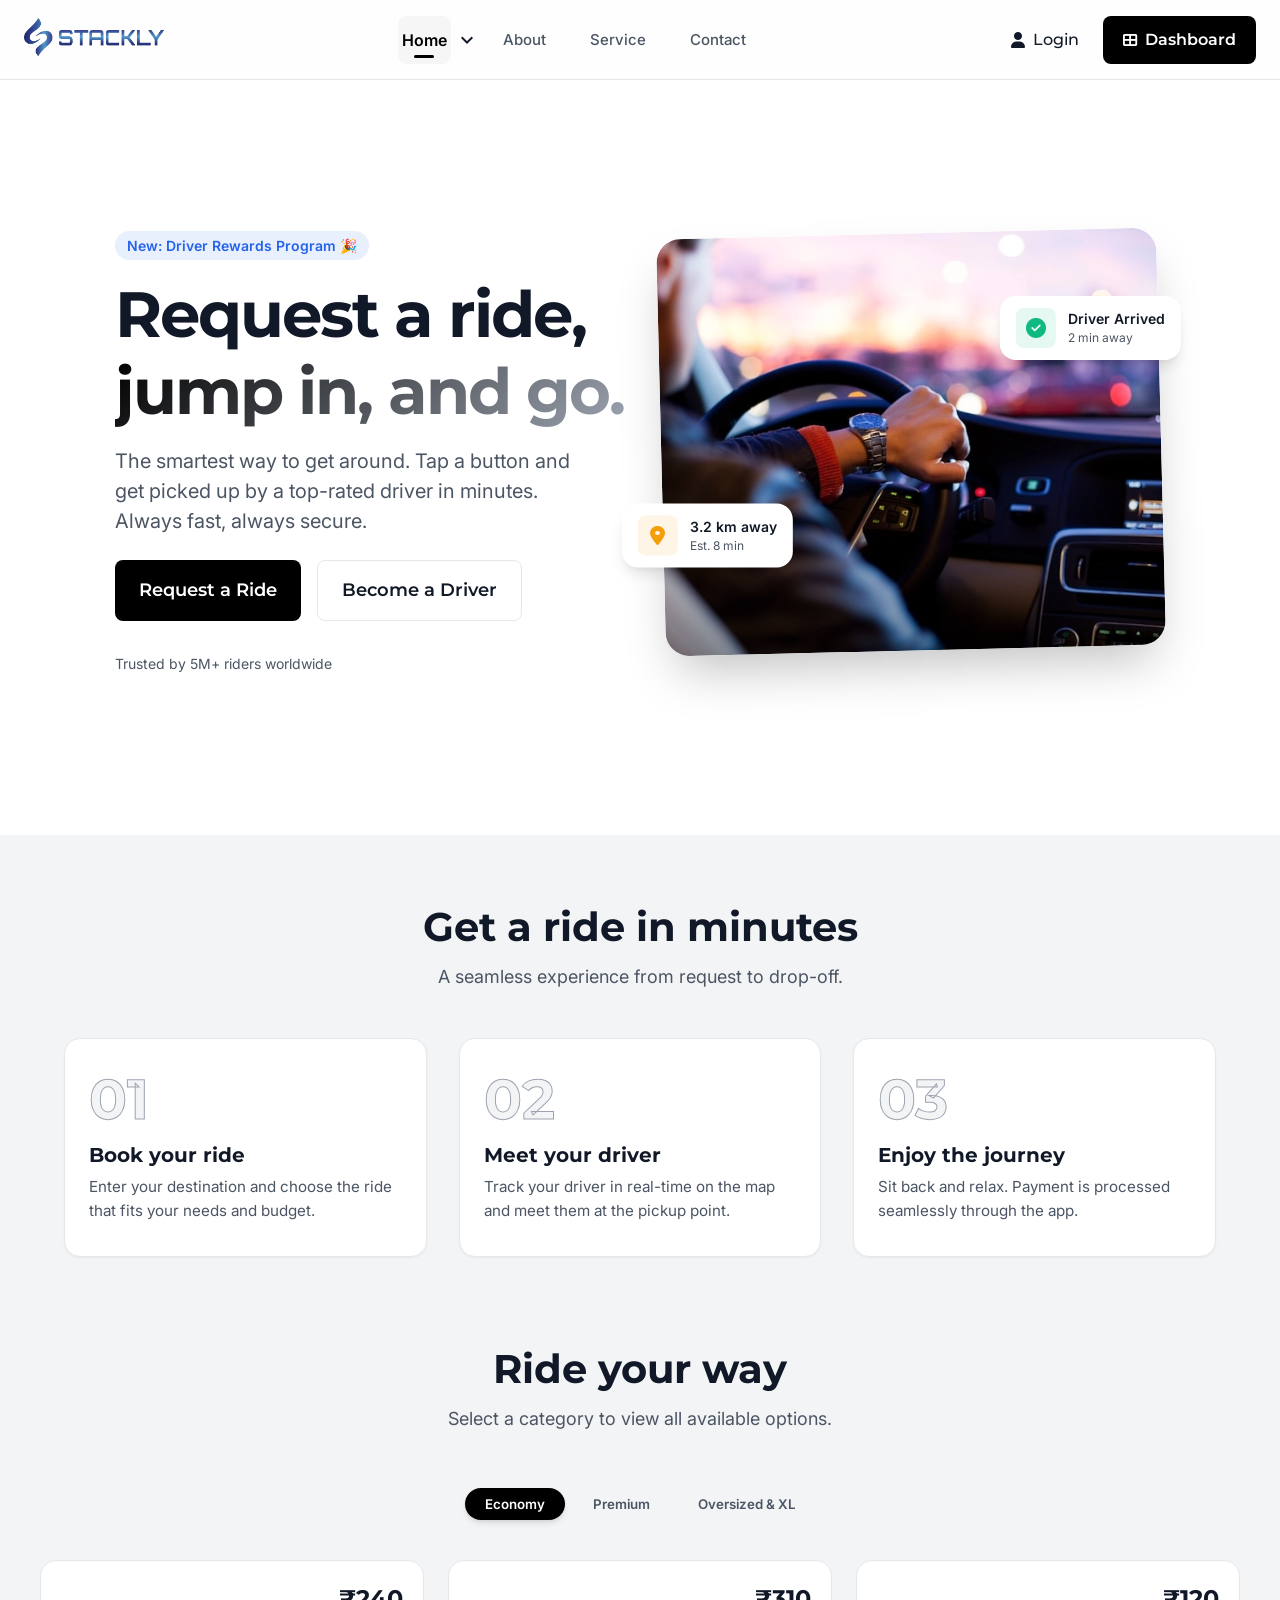
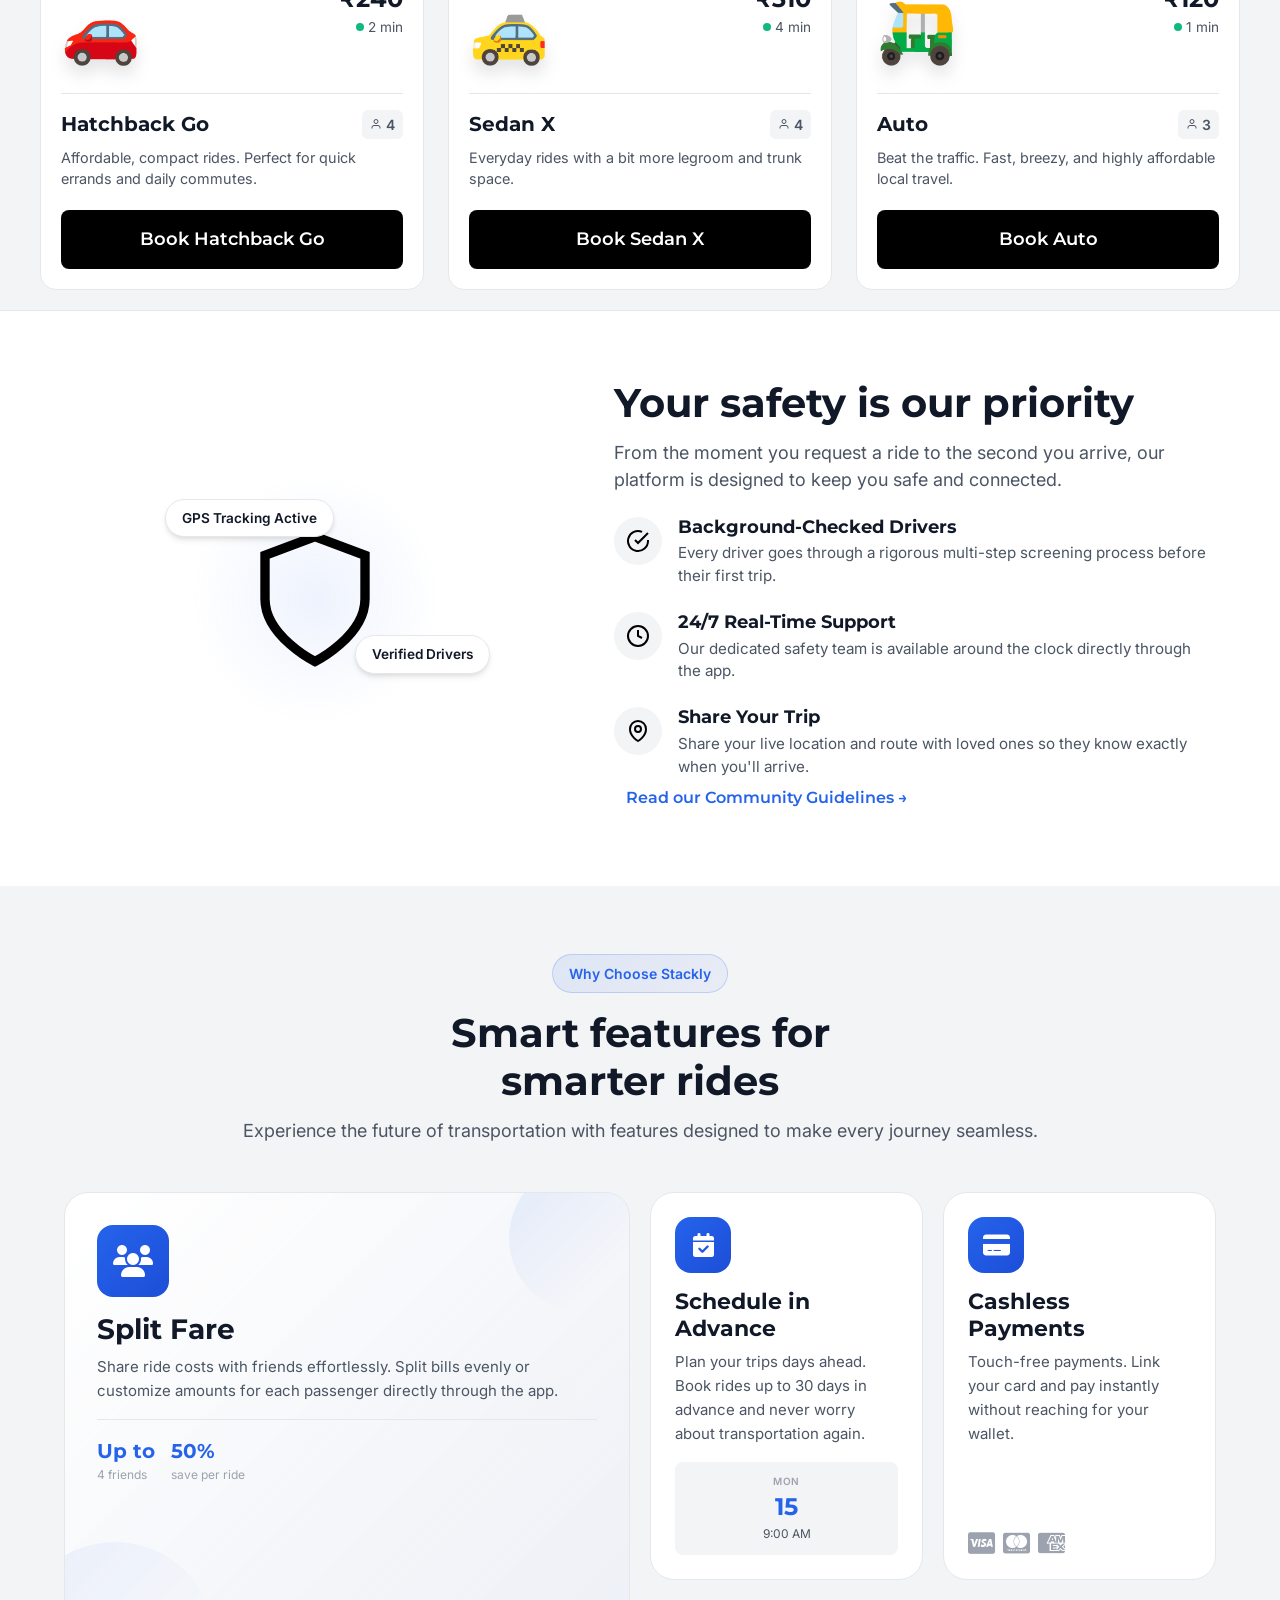
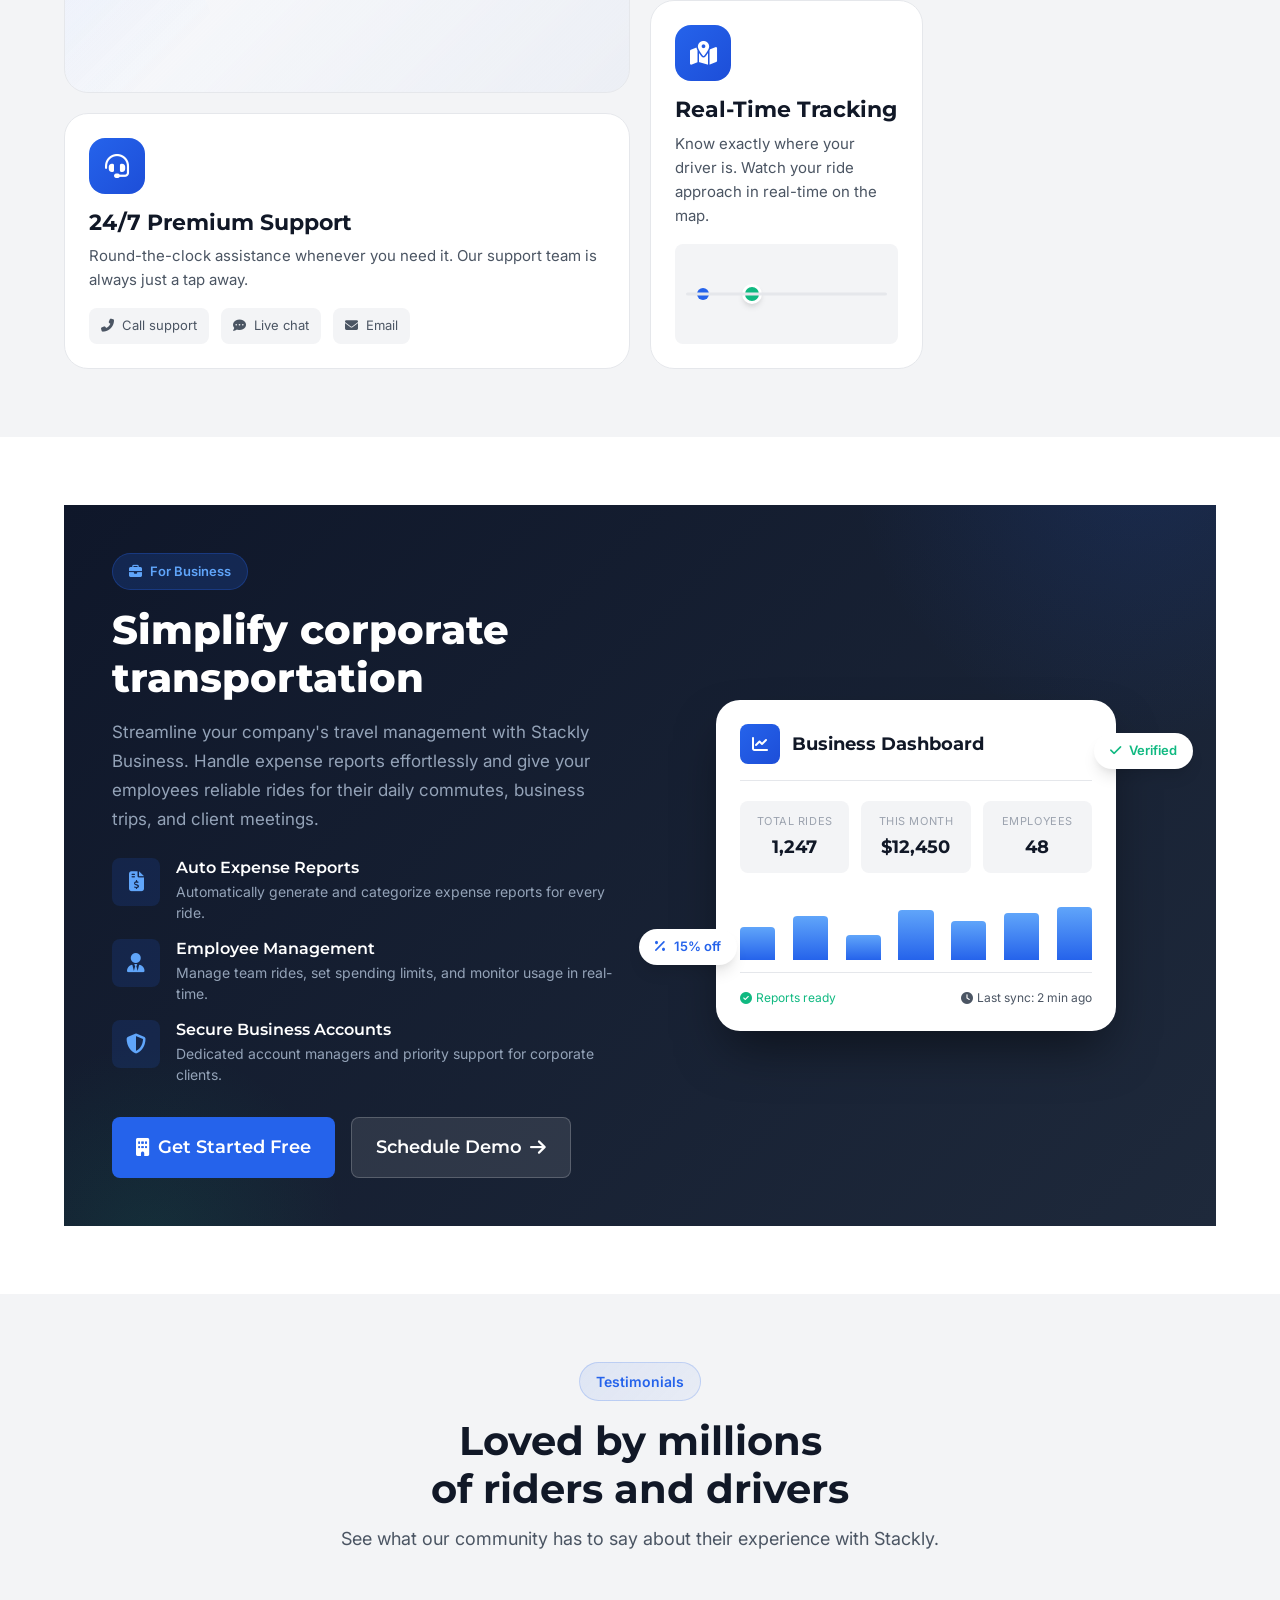
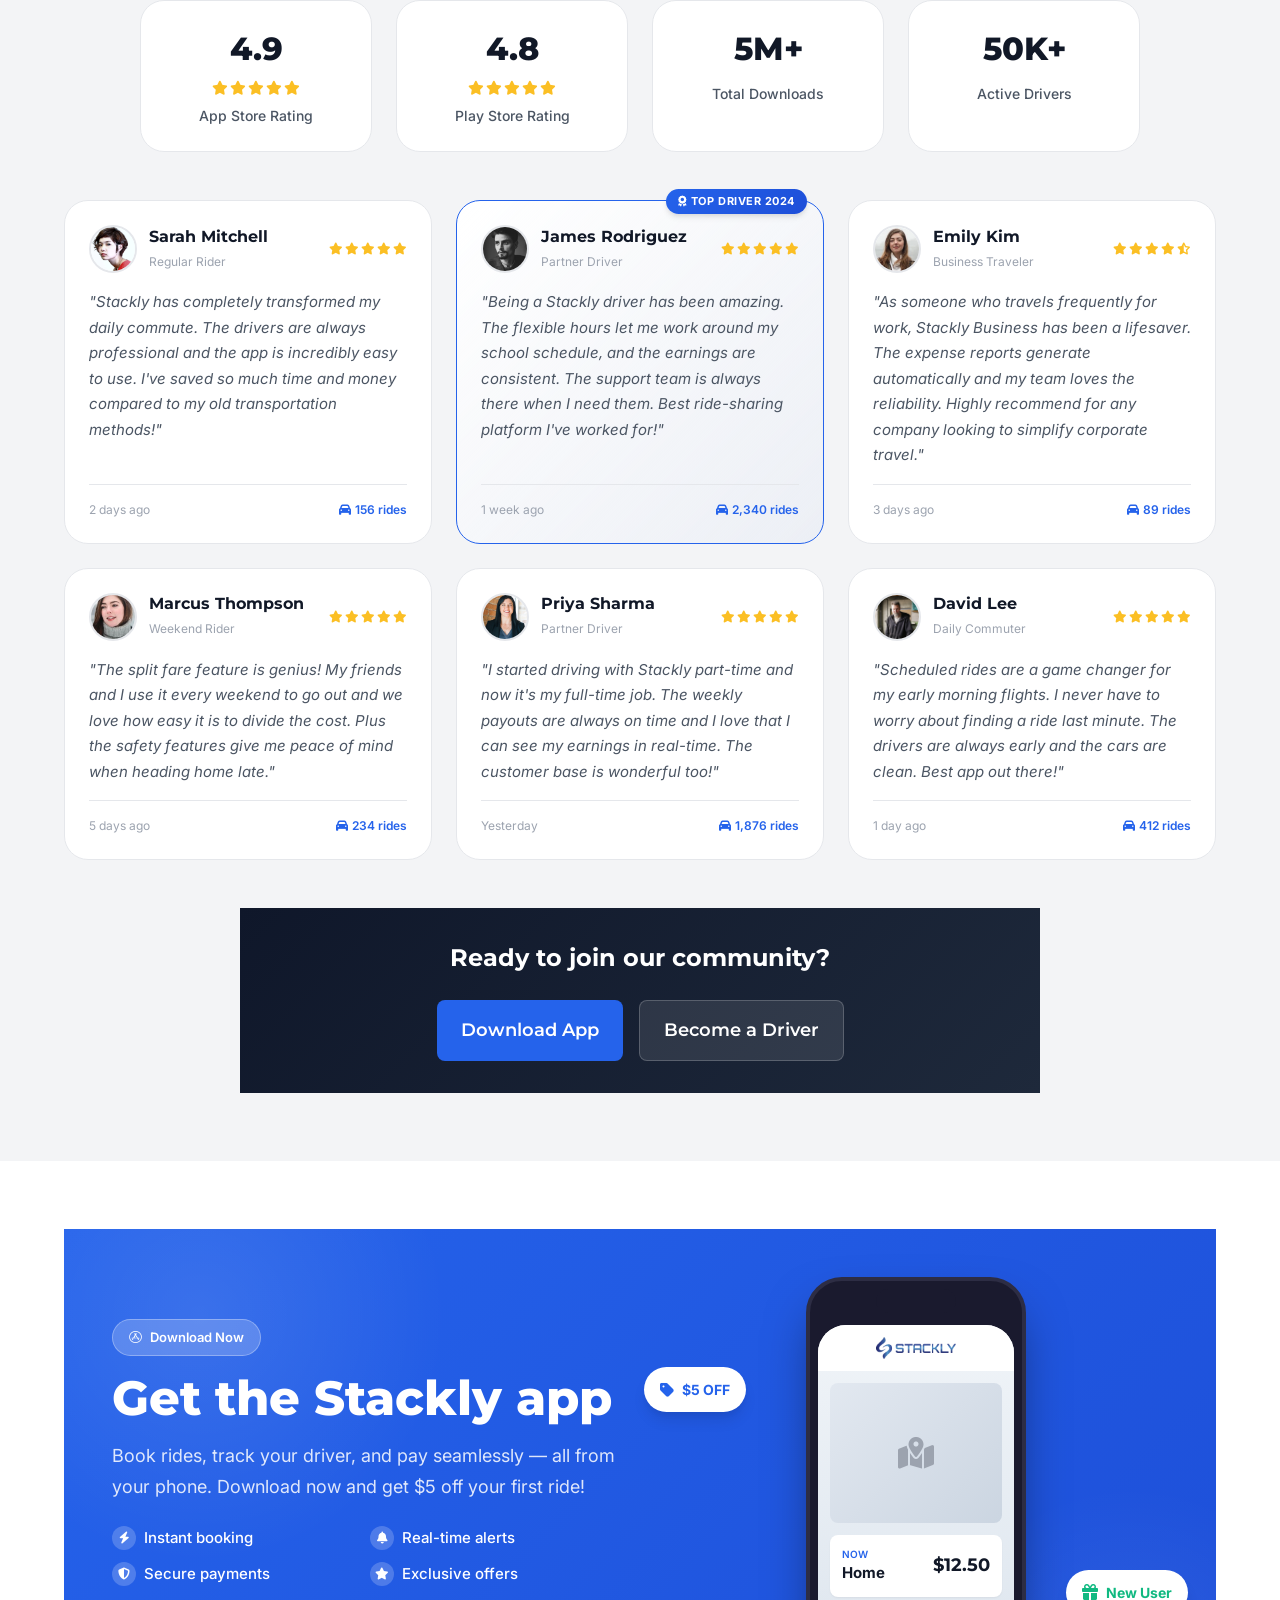
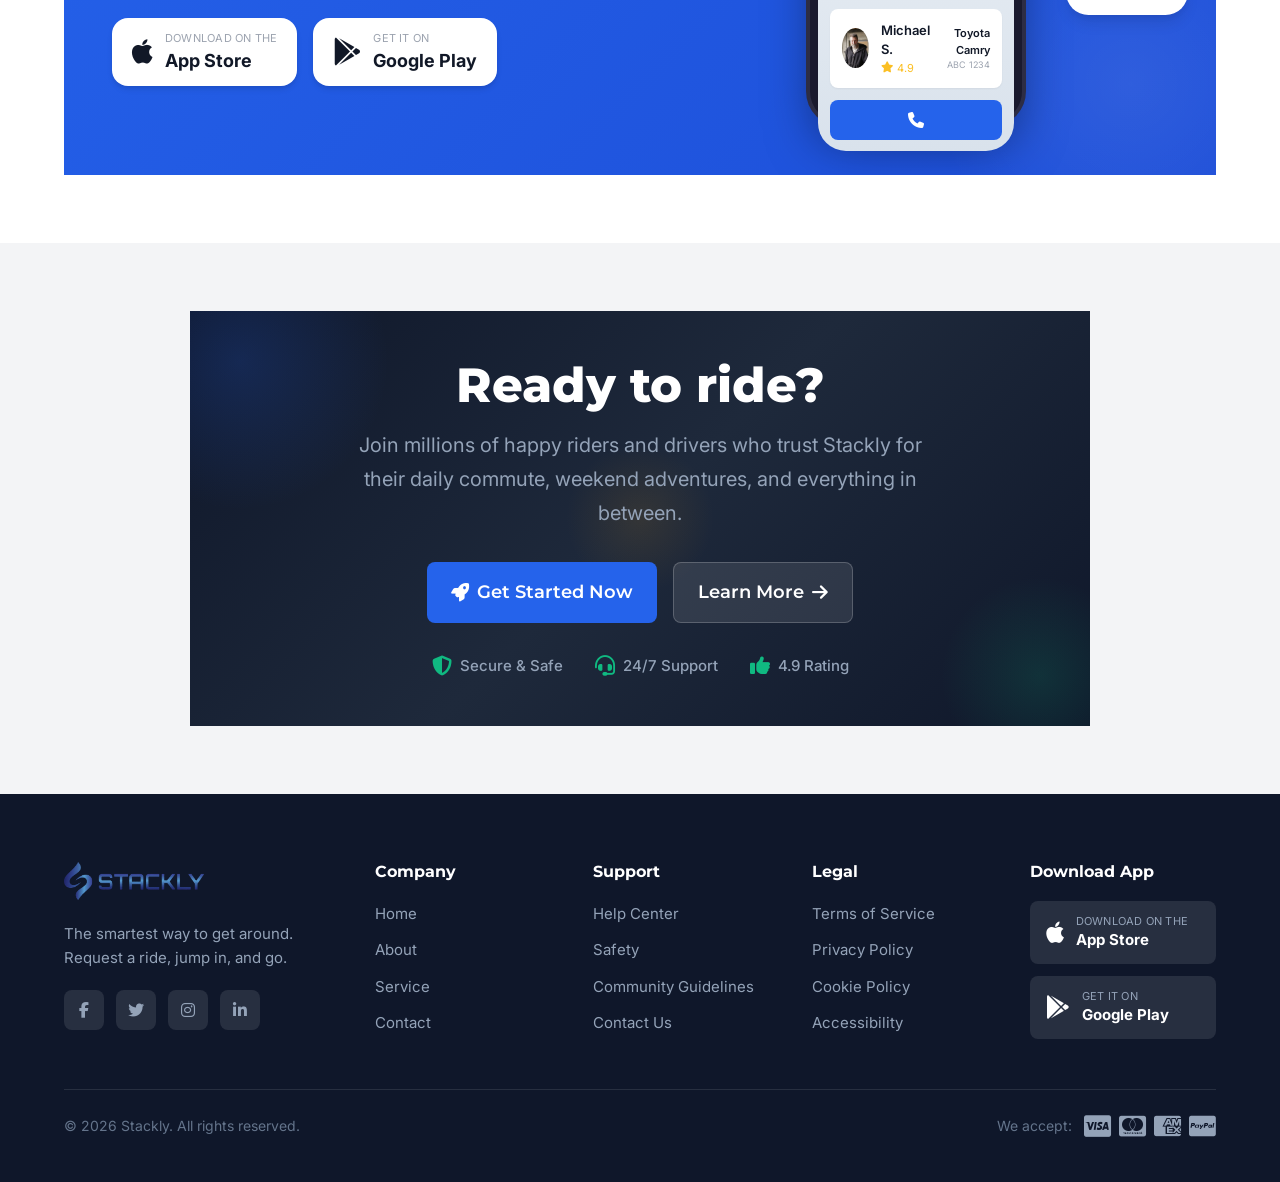
==== commit 8f838841: "Fixed bugs, added animation and Updated content" ====
--- a/index.html
+++ b/index.html
@@ -12,6 +12,7 @@
         href="https://fonts.googleapis.com/css2?family=DM+Sans:wght@400;500;600;700&family=Inter:wght@300;400;500;600;700;800&family=Outfit:wght@400;600;700;800;900&display=swap"
         rel="stylesheet" />
     <link rel="stylesheet" href="https://cdnjs.cloudflare.com/ajax/libs/font-awesome/6.5.1/css/all.min.css">
+    <link href="https://unpkg.com/aos@2.3.1/dist/aos.css" rel="stylesheet">
 
 </head>
 
@@ -147,20 +148,20 @@
             </div>
 
             <div class="steps-grid">
-                <div class="step-card">
+                <div class="step-card" data-aos="fade-up" data-aos-delay="100">
                     <div class="step-number">01</div>
                     <h3 class="step-title">Book your ride</h3>
                     <p class="step-desc">Enter your destination and choose the ride that fits your needs and budget.</p>
                 </div>
 
-                <div class="step-card">
+                <div class="step-card" data-aos="fade-down" data-aos-delay="200">
                     <div class="step-number">02</div>
                     <h3 class="step-title">Meet your driver</h3>
                     <p class="step-desc">Track your driver in real-time on the map and meet them at the pickup point.
                     </p>
                 </div>
 
-                <div class="step-card">
+                <div class="step-card" data-aos="fade-up" data-aos-delay="300">
                     <div class="step-number">03</div>
                     <h3 class="step-title">Enjoy the journey</h3>
                     <p class="step-desc">Sit back and relax. Payment is processed seamlessly through the app.</p>
@@ -181,7 +182,7 @@
                 <button class="fleet-tab" data-target="xl">Oversized & XL</button>
             </div>
 
-            <div class="fleet-grid" id="fleet-grid">
+            <div class="fleet-grid" id="fleet-grid" data-aos="fade-up">
             </div>
         </div>
     </section>
@@ -208,7 +209,7 @@
                     </p>
 
                     <ul class="safety-feature-list">
-                        <li class="safety-item">
+                        <li class="safety-item" data-aos="fade-right">
                             <div class="safety-icon">
                                 <svg width="24" height="24" viewBox="0 0 24 24" fill="none" stroke="currentColor"
                                     stroke-width="2">
@@ -223,7 +224,7 @@
                             </div>
                         </li>
 
-                        <li class="safety-item">
+                        <li class="safety-item" data-aos='fade-up'>
                             <div class="safety-icon">
                                 <svg width="24" height="24" viewBox="0 0 24 24" fill="none" stroke="currentColor"
                                     stroke-width="2">
@@ -237,7 +238,7 @@
                             </div>
                         </li>
 
-                        <li class="safety-item">
+                        <li class="safety-item" data-aos='fade-down'>
                             <div class="safety-icon">
                                 <svg width="24" height="24" viewBox="0 0 24 24" fill="none" stroke="currentColor"
                                     stroke-width="2">
@@ -272,7 +273,7 @@
 
             <div class="bento-grid">
 
-                <div class="bento-card bento-large">
+                <div class="bento-card bento-large" data-aos="fade-up" data-aos-delay="150">
                     <div class="bento-icon">
                         <i class="fas fa-users"></i>
                     </div>
@@ -298,7 +299,7 @@
                 </div>
 
 
-                <div class="bento-card bento-medium">
+                <div class="bento-card bento-medium" data-aos="fade-down" data-aos-delay="250">
                     <div class="bento-icon">
                         <i class="fas fa-calendar-check"></i>
                     </div>
@@ -317,7 +318,7 @@
                 </div>
 
 
-                <div class="bento-card bento-small">
+                <div class="bento-card bento-small" data-aos="fade-right" data-aos-delay="150">
                     <div class="bento-icon">
                         <i class="fas fa-credit-card"></i>
                     </div>
@@ -334,7 +335,7 @@
                 </div>
 
 
-                <div class="bento-card bento-tall">
+                <div class="bento-card bento-tall" data-aos="fade-up" data-aos-delay="150">
                     <div class="bento-icon">
                         <i class="fas fa-map-marked-alt"></i>
                     </div>
@@ -351,7 +352,7 @@
                 </div>
 
 
-                <div class="bento-card bento-wide">
+                <div class="bento-card bento-wide" data-aos="fade-down" data-aos-delay="150">
                     <div class="bento-icon">
                         <i class="fas fa-headset"></i>
                     </div>
@@ -393,7 +394,7 @@
                         expense reports effortlessly and give your employees reliable rides for their daily commutes,
                         business trips, and client meetings.</p>
 
-                    <div class="business-features">
+                    <div class="business-features" data-aos="fade-up" data-aos-delay="150">
                         <div class="business-feature">
                             <div class="bf-icon">
                                 <i class="fas fa-file-invoice-dollar"></i>
@@ -435,7 +436,7 @@
                     </div>
                 </div>
 
-                <div class="business-visual">
+                <div class="business-visual" data-aos="fade-down" data-aos-delay="200">
                     <div class="dashboard-preview">
                         <div class="dash-header">
                             <div class="dash-logo">
@@ -500,7 +501,7 @@
             </div>
 
             <div class="testimonials-stats">
-                <div class="stat-card">
+                <div class="stat-card" data-aos="fade-down" data-aos-delay="100">
                     <div class="stat-rating">
                         <span class="rating-value">4.9</span>
                         <div class="rating-stars">
@@ -513,7 +514,7 @@
                     </div>
                     <span class="stat-name">App Store Rating</span>
                 </div>
-                <div class="stat-card">
+                <div class="stat-card" data-aos="fade-down" data-aos-delay="200">
                     <div class="stat-rating">
                         <span class="rating-value">4.8</span>
                         <div class="rating-stars">
@@ -526,13 +527,13 @@
                     </div>
                     <span class="stat-name">Play Store Rating</span>
                 </div>
-                <div class="stat-card">
+                <div class="stat-card" data-aos="fade-up" data-aos-delay="100">
                     <div class="stat-rating">
                         <span class="rating-value">5M+</span>
                     </div>
                     <span class="stat-name">Total Downloads</span>
                 </div>
-                <div class="stat-card">
+                <div class="stat-card" data-aos="fade-up" data-aos-delay="200">
                     <div class="stat-rating">
                         <span class="rating-value">50K+</span>
                     </div>
@@ -542,7 +543,7 @@
 
             <div class="testimonials-grid">
 
-                <div class="testimonial-card">
+                <div class="testimonial-card" data-aos="fade-up" data-aos-delay="200">
                     <div class="testimonial-header">
                         <div class="testimonial-avatar">
                             <img src="./assets/review1.webp" alt="Sarah M.">
@@ -569,7 +570,7 @@
                 </div>
 
 
-                <div class="testimonial-card featured">
+                <div class="testimonial-card featured" data-aos="fade-down" data-aos-delay="100">
                     <div class="featured-badge">
                         <i class="fas fa-award"></i>
                         Top Driver 2024
@@ -600,7 +601,7 @@
                 </div>
 
 
-                <div class="testimonial-card">
+                <div class="testimonial-card" data-aos="fade-up" data-aos-delay="300">
                     <div class="testimonial-header">
                         <div class="testimonial-avatar">
                             <img src="./assets/review2.webp" alt="Emily K.">
@@ -627,7 +628,7 @@
                 </div>
 
 
-                <div class="testimonial-card">
+                <div class="testimonial-card" data-aos="fade-down" data-aos-delay="100">
                     <div class="testimonial-header">
                         <div class="testimonial-avatar">
                             <img src="./assets/review4.webp" alt="Marcus T.">
@@ -654,7 +655,7 @@
                 </div>
 
 
-                <div class="testimonial-card">
+                <div class="testimonial-card" data-aos="fade-up" data-aos-delay="200">
                     <div class="testimonial-header">
                         <div class="testimonial-avatar">
                             <img src="./assets/team1.webp" alt="Priya S.">
@@ -681,7 +682,7 @@
                 </div>
 
 
-                <div class="testimonial-card">
+                <div class="testimonial-card" data-aos="fade-down" data-aos-delay="300">
                     <div class="testimonial-header">
                         <div class="testimonial-avatar">
                             <img src="./assets/team3.webp" alt="David L.">
@@ -708,7 +709,7 @@
                 </div>
             </div>
 
-            <div class="testimonials-cta">
+            <div class="testimonials-cta" data-aos="fade" data-aos-delay="300">
                 <p>Ready to join our community?</p>
                 <div class="cta-buttons">
                     <a href="404page.html" class="btn btn-primary btn-large">Download App</a>
@@ -719,7 +720,7 @@
     </section>
 
 
-    <section class="app-promo-section reveal-up">
+    <section class="app-promo-section reveal-up" data-aos="fade-up">
         <div class="container">
             <div class="app-promo-banner">
                 <div class="app-promo-content">
@@ -824,7 +825,7 @@
     </section>
 
 
-    <section class="final-cta-section reveal-up">
+    <section class="final-cta-section reveal-up" data-aos="fade-down">
         <div class="container">
             <div class="final-cta-banner">
                 <div class="cta-decoration decor-1"></div>
@@ -846,22 +847,23 @@
                             <i class="fas fa-arrow-right"></i>
                         </a>
                     </div>
-
-                    <div class="trust-badges">
-                        <div class="trust-badge">
-                            <i class="fas fa-shield-alt"></i>
-                            <span>Secure & Safe</span>
-                        </div>
-                        <div class="trust-badge">
-                            <i class="fas fa-headset"></i>
-                            <span>24/7 Support</span>
-                        </div>
-                        <div class="trust-badge">
-                            <i class="fas fa-thumbs-up"></i>
-                            <span>4.9 Rating</span>
-                        </div>
-                    </div>
-                </div>
+                </div>
+                <div class="trust-badges">
+                    <div class="trust-badge">
+                        <i class="fas fa-shield-alt"></i>
+                        <span>Secure & Safe</span>
+                    </div>
+                    <div class="trust-badge">
+                        <i class="fas fa-headset"></i>
+                        <span>24/7 Support</span>
+                    </div>
+                    <div class="trust-badge">
+                        <i class="fas fa-thumbs-up"></i>
+                        <span>4.9 Rating</span>
+                    </div>
+                </div>
+            </div>
+        </div>
     </section>
 
     <footer class="footer">
@@ -942,7 +944,16 @@
             </div>
         </div>
     </footer>
-
+    <script src="https://unpkg.com/aos@2.3.1/dist/aos.js"></script>
+    <script>
+        AOS.init({
+            duration: 800,
+            easing: 'ease-out',
+            once: true,
+            offset: 120,
+            delay: 0
+        });
+    </script>
     <script src="script.js"></script>
     <script>
         document.addEventListener('DOMContentLoaded', function () {
--- a/shared.css
+++ b/shared.css
@@ -499,7 +499,7 @@
     box-shadow: 0 6px 20px rgba(0, 0, 0, 0.1);
     display: none;
     z-index: 100;
-    background-color: var(--bg);
+    background-color: var(--bg-main);
 }
 
 .home-select.show {
@@ -520,9 +520,11 @@
 .mob-view {
     display: none;
 }
-.home-nav .nav-link{
+
+.home-nav .nav-link {
     padding: var(--space-3) var(--space-1);
 }
+
 @keyframes slideUp {
     0% {
         opacity: 0;
@@ -953,4 +955,138 @@
     .footer-column:first-child {
         grid-column: span 1;
     }
+}
+
+
+.final-cta-section {
+    padding: var(--space-12) 5%;
+    background-color: var(--bg-main);
+}
+
+.final-cta-banner {
+    max-width: 900px;
+    margin: 0 auto;
+    text-align: center;
+    padding: var(--space-12);
+    background: linear-gradient(135deg, #0f172a 0%, #1e293b 50%, #0f172a 100%);
+    border-radius: var(--radius-2xl);
+    position: relative;
+    overflow: hidden;
+}
+
+.cta-decoration {
+    position: absolute;
+    border-radius: 50%;
+    pointer-events: none;
+}
+
+.decor-1 {
+    width: 300px;
+    height: 300px;
+    background: radial-gradient(circle, rgba(37, 99, 235, 0.2) 0%, transparent 70%);
+    top: -100px;
+    left: -100px;
+    animation: float 8s ease-in-out infinite;
+}
+
+.decor-2 {
+    width: 200px;
+    height: 200px;
+    background: radial-gradient(circle, rgba(16, 185, 129, 0.15) 0%, transparent 70%);
+    bottom: -50px;
+    right: -50px;
+    animation: float 6s ease-in-out infinite reverse;
+}
+
+.decor-3 {
+    width: 150px;
+    height: 150px;
+    background: radial-gradient(circle, rgba(245, 158, 11, 0.1) 0%, transparent 70%);
+    top: 50%;
+    left: 50%;
+    transform: translate(-50%, -50%);
+    animation: pulse 4s ease-in-out infinite;
+}
+
+.final-cta-content {
+    position: relative;
+    z-index: 2;
+}
+
+.final-cta-title {
+    font-size: 3rem;
+    font-weight: 800;
+    color: white;
+    margin-bottom: var(--space-4);
+    line-height: 1.1;
+}
+
+.final-cta-desc {
+    font-size: 1.25rem;
+    color: #94a3b8;
+    line-height: 1.7;
+    margin-bottom: var(--space-8);
+    max-width: 600px;
+    margin-left: auto;
+    margin-right: auto;
+}
+
+.final-cta-buttons {
+    display: flex;
+    justify-content: center;
+    gap: var(--space-4);
+    margin-bottom: var(--space-8);
+}
+
+.final-cta-buttons .btn-primary {
+    background: var(--color-accent);
+}
+
+.final-cta-buttons .btn-primary:hover {
+    background: #1d4ed8;
+}
+
+.final-cta-buttons .btn-secondary {
+    background: rgba(255, 255, 255, 0.1);
+    color: white;
+    border: 1px solid rgba(255, 255, 255, 0.2);
+}
+
+.final-cta-buttons .btn-secondary:hover {
+    background: rgba(255, 255, 255, 0.15);
+    border-color: rgba(255, 255, 255, 0.3);
+}
+
+.trust-badges {
+    display: flex;
+    justify-content: center;
+    gap: var(--space-8);
+    flex-wrap: wrap;
+}
+
+.trust-badge {
+    display: flex;
+    align-items: center;
+    gap: var(--space-2);
+    color: #94a3b8;
+    font-size: 0.9375rem;
+    font-weight: 500;
+}
+
+.trust-badge i {
+    color: var(--color-success);
+    font-size: 1.25rem;
+}
+
+
+.section-badge {
+    display: inline-block;
+    padding: var(--space-2) var(--space-4);
+    background: linear-gradient(135deg, rgba(37, 99, 235, 0.1) 0%, rgba(37, 99, 235, 0.05) 100%);
+    color: var(--color-accent);
+    border-radius: 50px;
+    font-size: 0.875rem;
+    font-weight: 600;
+    margin-bottom: var(--space-4);
+    border: 1px solid rgba(37, 99, 235, 0.2);
 }
--- a/style.css
+++ b/style.css
@@ -1,8 +1,3 @@
-
-
-/* =========================================
-   Hero Layout & Spacing
-   ========================================= */
 .hero-section {
     position: relative;
     overflow: hidden;
@@ -22,9 +17,6 @@
     align-items: center;
 }
 
-/* =========================================
-   Rich Typography & Content Styling
-   ========================================= */
 .badge {
     display: inline-block;
     padding: var(--space-1) var(--space-3);
@@ -42,7 +34,6 @@
     margin-bottom: var(--space-4);
 }
 
-/* Premium Gradient Text Effect */
 .text-gradient {
     background: linear-gradient(135deg, var(--color-primary) 0%, var(--text-muted) 100%);
     -webkit-background-clip: text;
@@ -67,9 +58,6 @@
     font-size: 1.125rem;
 }
 
-/* =========================================
-   Hero Visual with Image & Scroll Animation
-   ========================================= */
 .hero-visual {
     position: relative;
     display: flex;
@@ -78,7 +66,6 @@
     height: 500px;
 }
 
-/* Image Wrapper */
 .image-wrapper {
     position: relative;
     width: 100%;
@@ -102,7 +89,6 @@
     pointer-events: none;
 }
 
-/* Scroll Animation - Transform on scroll */
 .scroll-animate {
     transition: transform 0.8s cubic-bezier(0.16, 1, 0.3, 1);
 }
@@ -117,7 +103,6 @@
     transition-delay: 0.2s;
 }
 
-/* Floating Cards */
 .floating-card {
     position: absolute;
     display: flex;
@@ -187,7 +172,6 @@
     }
 }
 
-/* Trust Signals */
 .trust-signals {
     display: flex;
     align-items: center;
@@ -199,12 +183,12 @@
     color: var(--text-secondary);
     white-space: nowrap;
 }
- 
+
 .animate-slide-up,
 .animate-fade-in {
     opacity: 0;
 }
- 
+
 .is-loaded .animate-slide-up {
     animation: slideUp 0.8s cubic-bezier(0.16, 1, 0.3, 1) forwards;
     animation-delay: var(--delay);
@@ -263,7 +247,6 @@
     }
 }
 
-/* Mobile Responsiveness */
 @media (max-width: 768px) {
     .hero-container {
         grid-template-columns: 1fr;
@@ -307,9 +290,6 @@
     }
 }
 
-/* =========================================
-   Responsive Styles
-   ========================================= */
 @media (max-width: 1024px) {
     .nav-list {
         gap: var(--space-1);
@@ -457,7 +437,6 @@
     transform: translateY(-8px);
     box-shadow: var(--shadow-lg);
     border-color: var(--color-accent);
-    /* Subtle brand color highlight */
 }
 
 .step-card:hover .step-number {
@@ -1074,7 +1053,6 @@
     color: var(--text-muted);
 }
 
-/* Bento Card Sizes */
 .bento-large {
     grid-column: span 2;
     grid-row: span 2;
@@ -1112,7 +1090,6 @@
     grid-row: span 1;
 }
 
-/* Bento Decorations */
 .bento-decoration {
     position: absolute;
     top: 0;
@@ -1145,7 +1122,6 @@
     animation: float 8s ease-in-out infinite reverse;
 }
 
-/* Calendar Preview */
 .calendar-preview {
     background: var(--bg-main);
     border-radius: var(--radius-md);
@@ -1173,7 +1149,6 @@
     color: var(--text-secondary);
 }
 
-/* Card Icons */
 .card-icons {
     display: flex;
     gap: var(--space-2);
@@ -1190,7 +1165,6 @@
     color: var(--color-accent);
 }
 
-/* Tracking Animation */
 .tracking-animation {
     position: relative;
     height: 100px;
@@ -1260,7 +1234,6 @@
     }
 }
 
-/* Support Features */
 .support-features {
     display: flex;
     gap: var(--space-3);
@@ -1285,9 +1258,6 @@
     color: white;
 }
 
-/* =========================================
-   For Business Section - B2B
-   ========================================= */
 .business-section {
     padding: var(--space-12) 5%;
     background-color: var(--bg-surface);
@@ -1427,7 +1397,6 @@
     border-color: rgba(255, 255, 255, 0.3);
 }
 
-/* Business Visual */
 .business-visual {
     position: relative;
     z-index: 2;
@@ -1544,7 +1513,6 @@
     color: var(--color-success);
 }
 
-/* Floating Badges */
 .floating-badge-1,
 .floating-badge-2 {
     position: absolute;
@@ -1573,9 +1541,6 @@
     animation-delay: 2s;
 }
 
-/* =========================================
-   Responsive Styles
-   ========================================= */
 @media (max-width: 1024px) {
     .bento-grid {
         grid-template-columns: repeat(2, 1fr);
@@ -1632,8 +1597,9 @@
     .floating-badge-2 {
         display: none;
     }
+
     .dash-stats {
-        grid-template-columns: repeat(2,1fr);
+        grid-template-columns: repeat(2, 1fr);
     }
 }
 
@@ -1886,9 +1852,6 @@
     }
 }
 
-/* =========================================
-   App Promotion Section
-   ========================================= */
 .app-promo-section {
     padding: var(--space-12) 5%;
     background-color: var(--bg-surface);
@@ -2037,7 +2000,6 @@
     color: var(--text-primary);
 }
 
-/* Phone Mockup */
 .app-promo-visual {
     position: relative;
     z-index: 2;
@@ -2216,7 +2178,6 @@
     justify-content: center;
 }
 
-/* Floating Cards */
 .promo-floating-card {
     position: absolute;
     display: flex;
@@ -2248,7 +2209,6 @@
     animation-delay: 2s;
 }
 
-/* Responsive Styles */
 @media (max-width: 1024px) {
     .app-promo-banner {
         grid-template-columns: 1fr;
@@ -2278,9 +2238,6 @@
     }
 }
 
-/* =========================================
-   Final CTA Section
-   ========================================= */
 .final-cta-section {
     padding: var(--space-12) 5%;
     background-color: var(--bg-main);
@@ -2399,5 +2356,4 @@
 .trust-badge i {
     color: var(--color-success);
     font-size: 1.25rem;
-}
- +}
